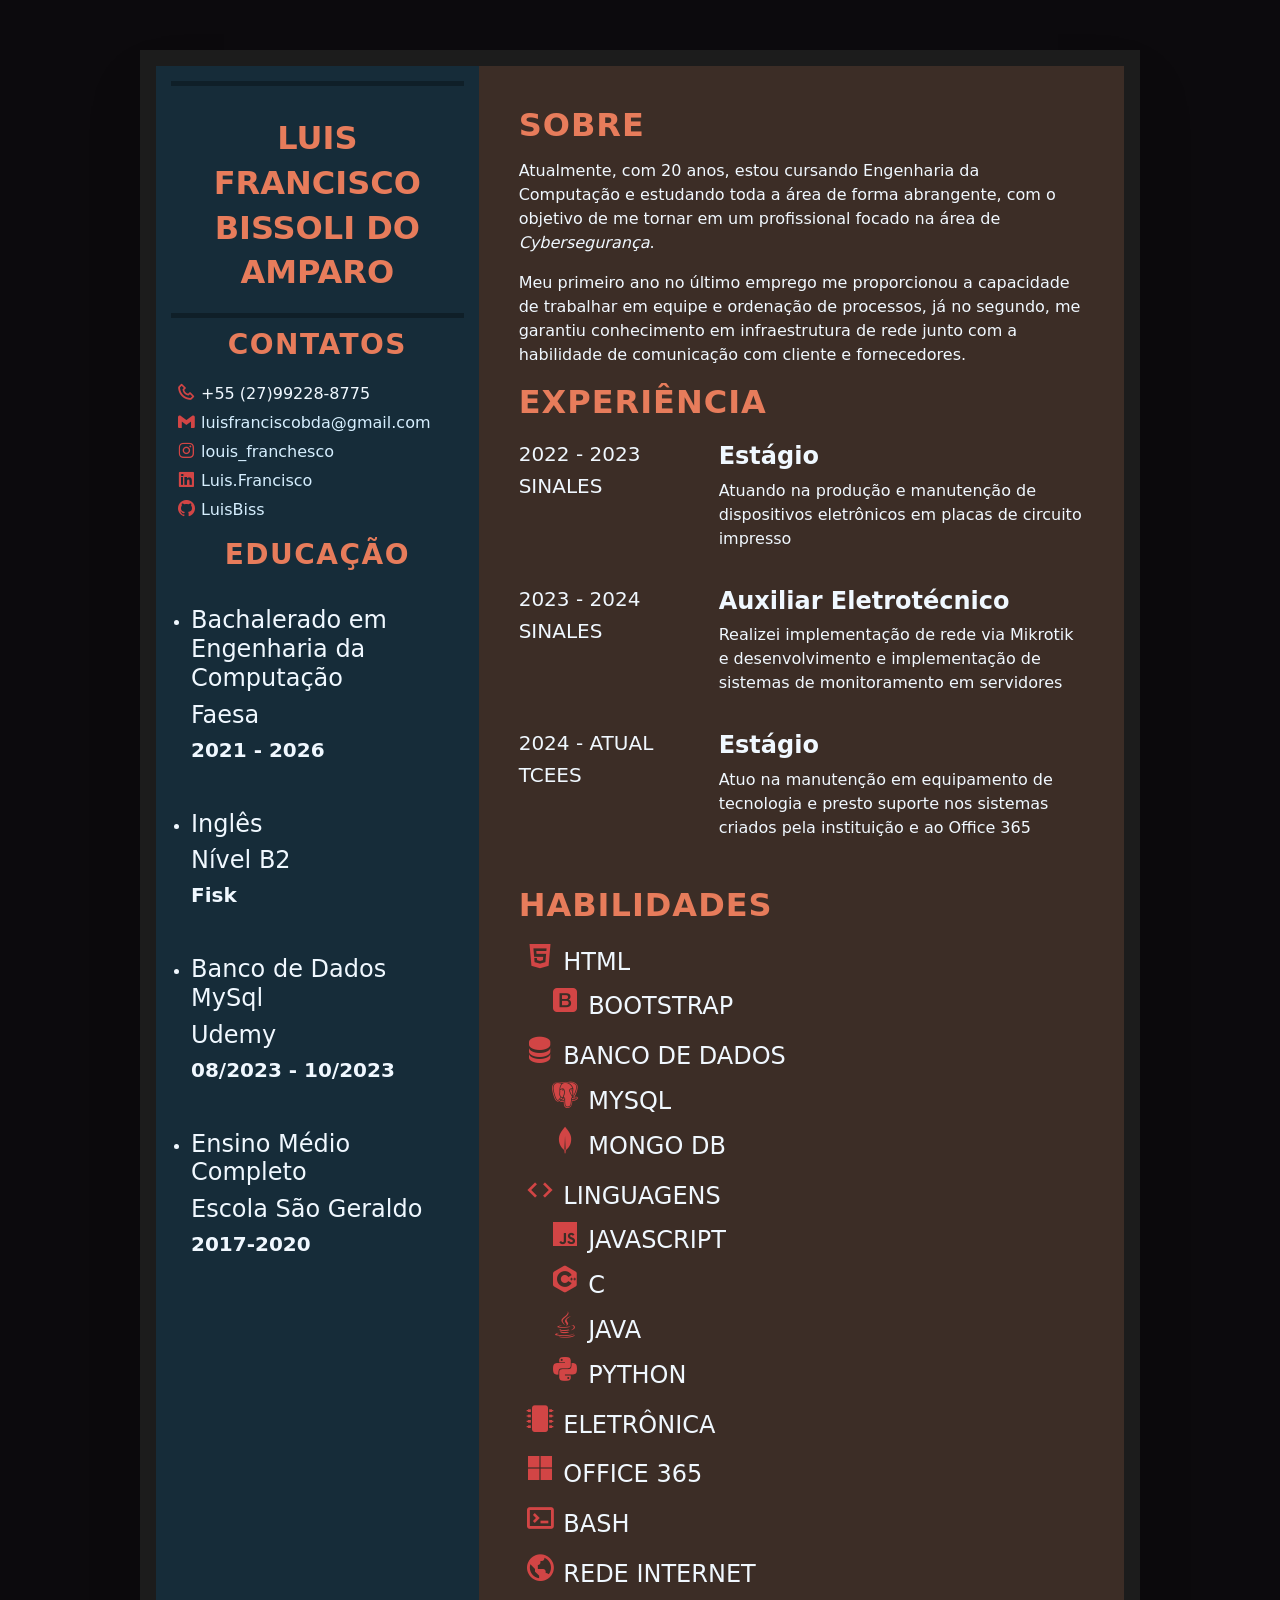
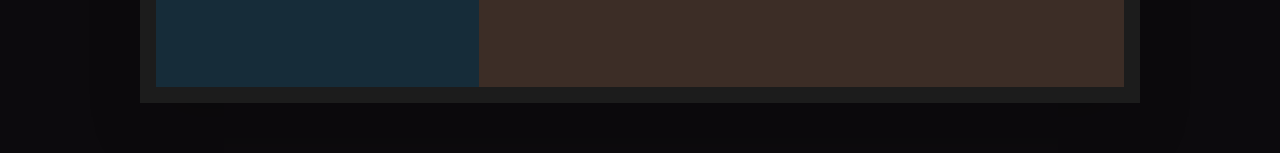
==== Public/Index.html @ 12095ac9 "Adding more Skills and Removing Profile Photo" ====
<!DOCTYPE html>
<html lang="pt-br">

<head>
    <meta charset="UTF-8">
    <meta name="viewport" content="width=device-width, initial-scale=1.0">
    <title>Currículo - Luis Francisco</title>
    <link href="https://cdn.jsdelivr.net/npm/bootstrap@5.3.3/dist/css/bootstrap.min.css" rel="stylesheet"
        integrity="sha384-QWTKZyjpPEjISv5WaRU9OFeRpok6YctnYmDr5pNlyT2bRjXh0JMhjY6hW+ALEwIH" crossorigin="anonymous">
    <link href='https://unpkg.com/boxicons@2.1.4/css/boxicons.min.css' rel='stylesheet'>
    <link rel="stylesheet" href="Assets/Style.css">
</head>

<body>
    <div class="container">
        <div class="sidebar">
            <div class="perfil">
                <h1>Luis Francisco Bissoli do Amparo</h1>
            </div>
            <div class="contatos">
                <h3>Contatos</h3>
                <ul>
                    <li>
                        <i class='bx bx-phone'></i>
                        <span class="text">+55 (27)99228-8775</span>
                    </li>
                    <li>
                        <i class='bx bxl-gmail'></i>
                        <a href="mailto:luisfranciscobda@gmail.com" title="Gmail" class="link">
                        <span  class="text">luisfranciscobda@gmail.com</span> </a>
                    </li>
                    <li>
                        <i class='bx bxl-instagram'></i>
                        <a href="https://www.instagram.com/louis_franchesco/" title="Instagram" class="link">
                        <span class="text">louis_franchesco</span> </a>
                    </li>
                    <li>
                        <i class='bx bxl-linkedin-square'></i>
                        <a href="https://www.linkedin.com/in/luis-francisco-bissoli-do-amparo-3152341b7/" title="Linkedin" class="link">
                        <span class="text">Luis.Francisco</span> </a>
                    </li>
                    <li>
                        <i class='bx bxl-github'></i>
                        <a href="https://github.com/LuisBiss" title="Github" class="link">
                            <span class="text">LuisBiss</span>  </a>
                    </li>
                </ul>
            </div>
            <div class="educacao">
                <h3>Educação</h3>
                <ul>
                    <li>
                        <h4>Bachalerado em Engenharia da Computação</h4>
                        <h4>Faesa</h4>
                        <h5>2021 - 2026</h5>
                    </li>
                    <li>
                        <h4>Inglês</h4>
                        <h4>Nível B2</h4>
                        <h5>Fisk</h5>
                    </li>
                    <li>
                        <h4>Banco de Dados MySql</h4>
                        <h4>Udemy</h4>
                        <h5>08/2023 - 10/2023</h5>
                    </li>
                    <li>
                        <h4>Ensino Médio Completo</h4>
                        <h4>Escola São Geraldo</h4>
                        <h5>2017-2020</h5>
                    </li>

                </ul>
            </div>
        </div>
        <div class="right-bar">
            <div class="sobre">
                <h2>sobre</h2>
                <p>Atualmente, com 20 anos, estou cursando Engenharia da Computação e estudando toda a área de forma
                    abrangente, com o objetivo de me tornar em um profissional focado na área de <i>Cybersegurança</i>.</p>
                <p>Meu primeiro ano no último emprego me proporcionou a capacidade de trabalhar em equipe e ordenação
                    de processos, já no segundo, me garantiu conhecimento em infraestrutura de rede junto com a
                    habilidade de comunicação com cliente e fornecedores.</p>
            </div>
            <div class="exp">
                <h2>Experiência</h2>
                <div class="box">
                    <div class="emp">
                        <h5>2022 - 2023</h5>
                        <h5>Sinales</h5>
                    </div>
                    <div class="emp-abt">
                        <h4><strong>Estágio</strong></h4>
                        <p>Atuando na produção e manutenção de dispositivos eletrônicos em placas de circuito impresso</p>
                    </div>
                </div>
                <div class="box">
                    <div class="emp">
                        <h5>2023 - 2024</strong></h5>
                        <h5>Sinales</h5>
                    </div>
                    <div class="emp-abt">
                        <h4><strong>Auxiliar Eletrotécnico</strong></h4>
                        <p>Realizei implementação de rede via Mikrotik e desenvolvimento e implementação de sistemas de monitoramento em servidores</p>
                    </div>
                </div>
                <div class="box">
                    <div class="emp">
                        <h5>2024 - Atual</h5>
                        <h5>TCEES</h5>
                    </div>
                    <div class="emp-abt">
                        <h4><strong>Estágio</strong></h4>
                        <p>Atuo na manutenção em equipamento de tecnologia e presto suporte nos sistemas criados pela instituição e ao Office 365</p>
                    </div>
                </div>
            </div>
            <div class="habilidades">
                <h2>Habilidades</h2>
                <div class="box">
                    <h4><i class='bx bxl-html5'></i> HTML</h4>
                    <h4><i class="bx bxl-bootstrap sub-option"></i> Bootstrap </h4>
                </div>
                <div class="box">
                    <h4><i class='bx bxs-data'></i> Banco de Dados</h4>
                    <h4><i class='bx bxl-postgresql sub-option' ></i></i> MySQL </h4>
                    <h4><i class='bx bxl-mongodb sub-option'></i> Mongo DB </h4>
                </div>
                <div class="box">
                    <h4><i class='bx bx-code' ></i> Linguagens</h4>
                    <h4><i class='bx bxl-javascript sub-option'></i> JavaScript</h4>
                    <h4><i class='bx bxl-c-plus-plus sub-option'></i> C</h4>
                    <h4><i class='bx bxl-java sub-option' ></i> Java</h4>
                    <h4><i class='bx bxl-python sub-option' ></i> Python</h4>
                </div>
                <div class="box">
                    <h4><i class='bx bxs-microchip' ></i> Eletrônica</h4>
                </div>
                <div class="box">
                    <h4><i class='bx bxl-microsoft' ></i> Office 365</h4>
                </div>
                <div class="box">
                    <h4><i class='bx bx-terminal' ></i> Bash</h4>
                </div>
                <div class="box">
                    <h4><i class='bx bx-world' ></i> Rede Internet</h4>
                </div>
            </div>
        </div>

    </div>
    <script src="Assets/script.js"></script>
    <script src="https://cdn.jsdelivr.net/npm/bootstrap@5.3.3/dist/js/bootstrap.bundle.min.js"
        integrity="sha384-YvpcrYf0tY3lHB60NNkmXc5s9fDVZLESaAA55NDzOxhy9GkcIdslK1eN7N6jIeHz"
        crossorigin="anonymous"></script>

</body>

</html>
---- Public/Assets/Style.css ----
body
{
    background-color: #0c0a0d;
    display: flex;
    justify-content: center;
    align-items: center;
    min-height: 100vh;
}
.container
{
    background: #1c1c1c;
    position:relative;
    min-height: 1000px;
    max-width: 1000px;
    width: (100% - 250);
    transition: all ease 0.5;
    padding: 1rem;
    display: grid;
    grid-template-columns: 1fr 2fr;
    box-shadow: 0 35px 55px rgba(0, 0, 0, 0.1);
    margin: 50px;
}
.container .sidebar
{
    position:relative;
    background: #162c39;
    padding: 15px;
    transition: all 0.5s ease;
    color: aliceblue;
}
.perfil
{
    position: relative;
    display: flex;
    flex-direction: column;
    align-items: center;
    gap: 15px;;
    padding-top: 10px;
    padding-bottom: 10px;
    border-top: 5px solid rgb(0, 0, 0, 0.3);
    border-bottom: 5px solid rgb(0, 0, 0, 0.3);
}
.perfil h1
{
    color:#E77C5B;
    font-size: xx-large;
    text-transform: uppercase;
    text-align: center;
    margin-top: 20px;
    font-weight: 700;
    line-height: 1.4em;
}
.perfil .pfp
{
    position: relative;
    width: 150px;
    height: 150px;
    border-radius: 50%;
    border: 2px solid rgb(255, 255, 255);
}
.contatos h3
{   
    color:#E77C5B;
    padding: 5px;
}
.contatos ul
{
    position: relative;
    padding: 0;
    list-style: none;
}
.contatos ul li
{
    display: flex;
    position:relative;
    margin: 5px;
    cursor: pointer;
}
.contatos ul li i
{
    display: inline-block;
    width: 15px;
    font-size: 20px;
}
.contatos .text
{
    font-size: 16px;
    margin-left: 10px;
}
.contatos h3
{
    margin-top: 5px;
    margin-bottom: 15px;
    text-align: center;
    text-transform: uppercase;
    font-weight: 650;
    letter-spacing: 1.5px;
}
.educacao ul
{
    padding: 20px;
}
.educacao ul li
{
    margin-bottom: 3em;
}
.educacao h3
{
    color:#E77C5B;
    margin-top: 5px;
    margin-bottom: 15px;
    text-align: center;
    text-transform: uppercase;
    font-weight: 650;
    letter-spacing: 1.5px;
}
.educacao ul li h5{font-weight: 600;}
.container .right-bar
{
    color: aliceblue;
    position:relative;
    background-color: #3C2D26;
    padding: 40px;
    transition: all 0.5s ease;
}
.right-bar .exp 
{   
    margin-bottom: 30px;
}
.right-bar .habilidades
{
    margin-bottom: 50px;
}
.right-bar h2
{    color:#E77C5B;

    text-transform: uppercase;
    letter-spacing: 1px;
    margin-bottom: 15px;
    font-weight: bold;
}
.exp .box
{
    display:flex;
    flex-direction: row;
    margin: 20px 0;
}
.exp .box .emp h5
{
    min-width: 200px;
    text-transform: uppercase;
    font-weight: 549;
}
 
.habilidades .box
{
    text-transform: uppercase;
    flex-direction: column;
    display: flex;
    position:relative;
    margin: 5px;
}
.habilidades .box h4{
    font-size:x-large;
}
.habilidades .box h4 i
{
    min-width: 20px;
    font-size: xx-large;
    margin-bottom: 7px;
    height: 5px;
}
.sub-option{
    margin-left: 25px;
}
.hobbies ul
{
    padding: 5px;
    list-style: none;
    font-size: x-large;
    display: grid;
    margin-top:15px ;
}
.hobbies ul li
{
    margin-bottom: 15px;
}
i.bx{color: #d24545;}

a.link
{
    color:#D6EFFF;
    text-decoration: none;
}

@media (max-width:1000px)
{
    .container
    {
        margin: 10px;
        grid-template-columns: repeat(1,1fr);
    }
}
@media (max-width: 600px)
{
    .exp .box
    {
        flex-direction: column;
    }
    .exp .box .emp
    {
        min-width: 150px;
        margin-bottom: 5px;;
    }
}
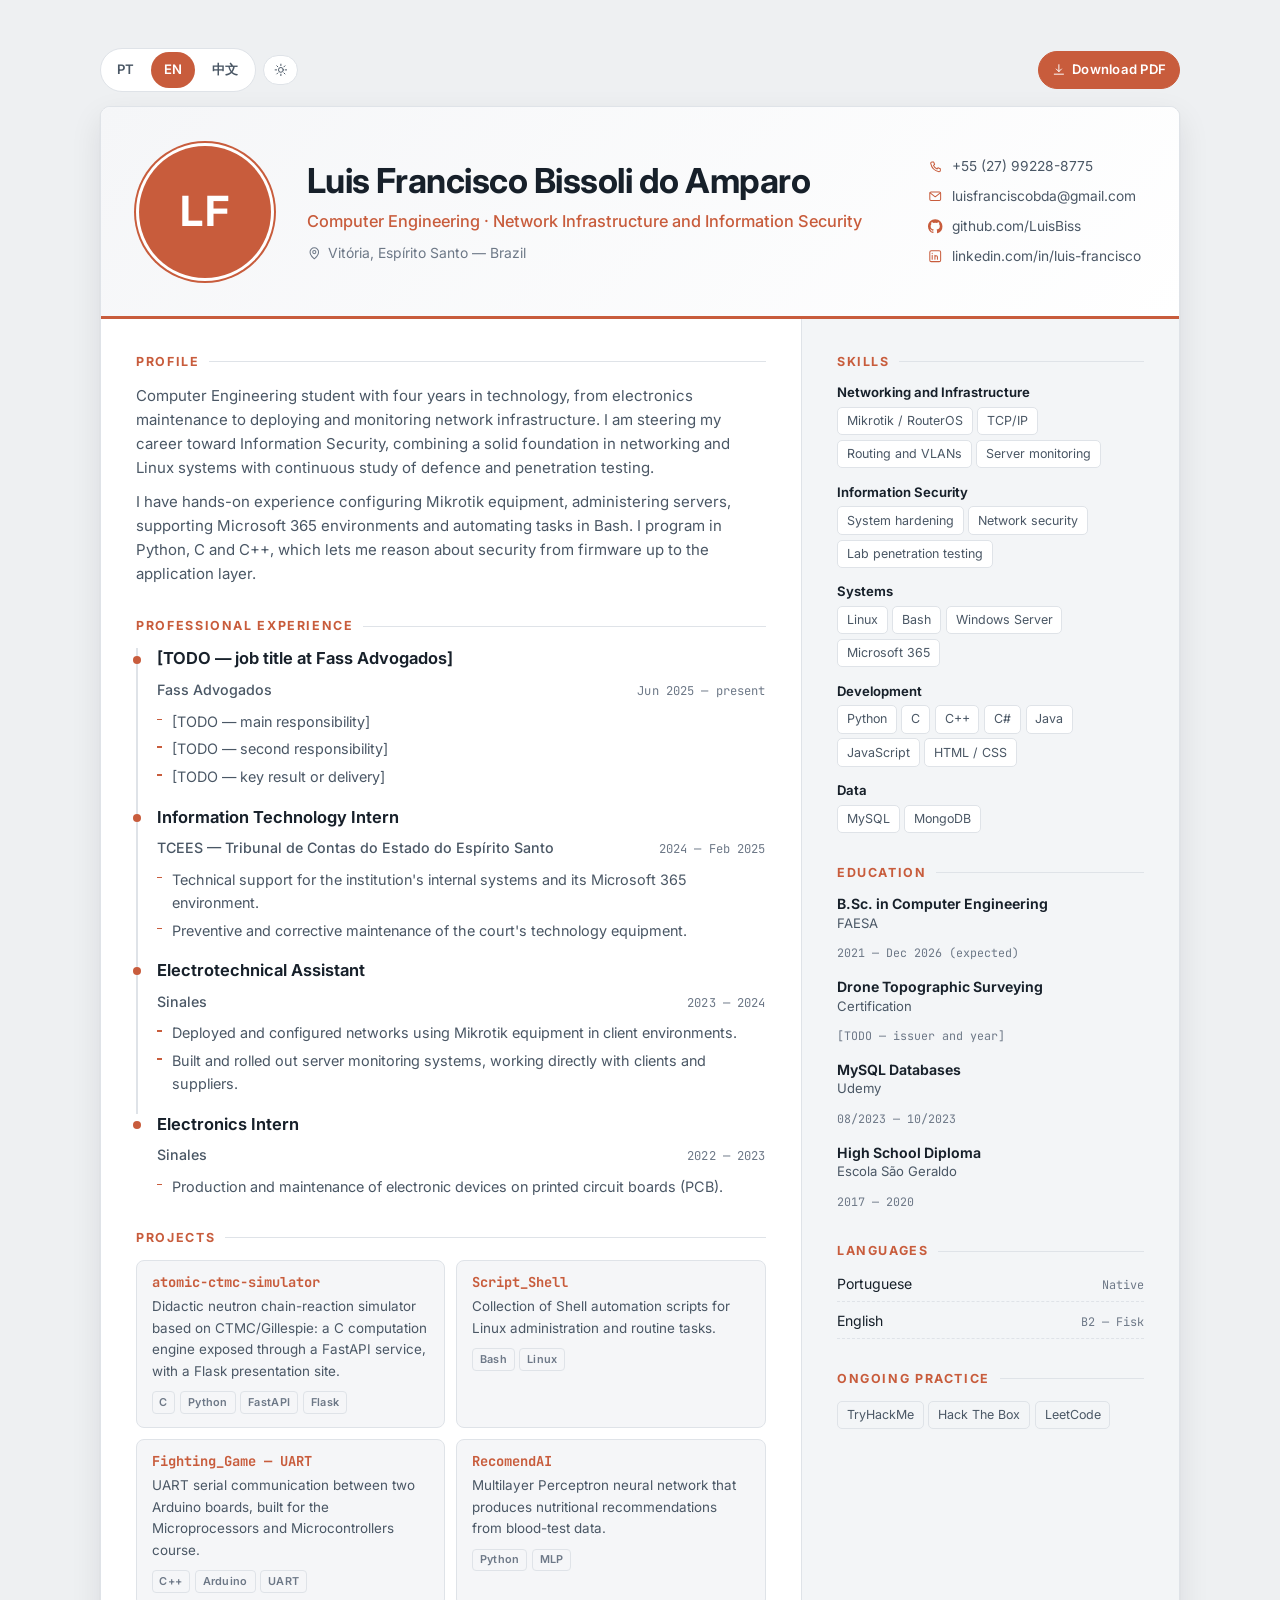
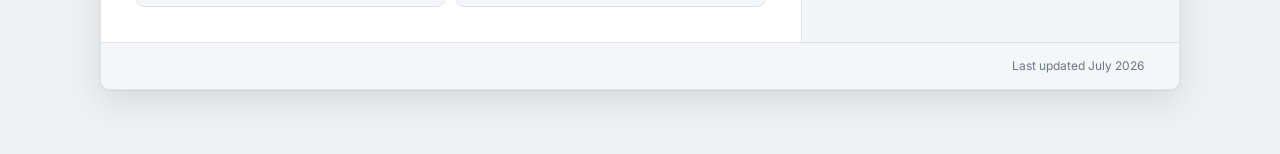
==== commit 81422457: "Redesign completo: trilíngue PT/EN/ZH, tema claro/escuro e PDF Reescreve o currículo do zero em HTML" ====
--- a/Public/Index.html
+++ b/Public/Index.html
@@ -1,159 +1,328 @@
 <!DOCTYPE html>
-<html lang="pt-br">
+<html lang="pt-BR">
 
 <head>
     <meta charset="UTF-8">
     <meta name="viewport" content="width=device-width, initial-scale=1.0">
-    <title>Currículo - Luis Francisco</title>
-    <link href="https://cdn.jsdelivr.net/npm/bootstrap@5.3.3/dist/css/bootstrap.min.css" rel="stylesheet"
-        integrity="sha384-QWTKZyjpPEjISv5WaRU9OFeRpok6YctnYmDr5pNlyT2bRjXh0JMhjY6hW+ALEwIH" crossorigin="anonymous">
-    <link href='https://unpkg.com/boxicons@2.1.4/css/boxicons.min.css' rel='stylesheet'>
-    <link rel="stylesheet" href="Assets/Style.css">
+    <title>Luis Francisco Bissoli do Amparo — Currículo</title>
+
+    <meta name="description"
+        content="Currículo de Luis Francisco Bissoli do Amparo — Engenharia da Computação, infraestrutura de redes e segurança da informação.">
+    <meta name="author" content="Luis Francisco Bissoli do Amparo">
+    <meta name="theme-color" content="#0f1c24">
+
+    <meta property="og:type" content="profile">
+    <meta property="og:title" content="Luis Francisco Bissoli do Amparo — Currículo">
+    <meta property="og:description"
+        content="Engenharia da Computação · Infraestrutura de redes e segurança da informação.">
+    <meta property="og:url" content="https://curriculo-luis-francisco.web.app/">
+    <meta property="og:image" content="https://curriculo-luis-francisco.web.app/Assets/img/profile.jpg">
+    <meta name="twitter:card" content="summary">
+
+    <link rel="canonical" href="https://curriculo-luis-francisco.web.app/">
+    <link rel="alternate" hreflang="pt-BR" href="https://curriculo-luis-francisco.web.app/?lang=pt">
+    <link rel="alternate" hreflang="en" href="https://curriculo-luis-francisco.web.app/?lang=en">
+    <link rel="alternate" hreflang="zh" href="https://curriculo-luis-francisco.web.app/?lang=zh">
+
+    <link rel="icon" href="Assets/img/favicon.svg" type="image/svg+xml">
+    <link rel="preconnect" href="https://fonts.googleapis.com">
+    <link rel="preconnect" href="https://fonts.gstatic.com" crossorigin>
+    <link rel="stylesheet"
+        href="https://fonts.googleapis.com/css2?family=Inter:wght@400;500;600;700&family=JetBrains+Mono:wght@500&display=swap">
+    <link rel="stylesheet" href="Assets/style.css">
 </head>
 
 <body>
-    <div class="container">
-        <div class="sidebar">
-            <div class="perfil">
+    <!-- ============ Barra de controles (não vai para o PDF) ============ -->
+    <div class="toolbar no-print">
+        <div class="toolbar__group" role="group" aria-label="Idioma / Language / 语言">
+            <button type="button" class="chip" data-lang-set="pt" lang="pt-BR">PT</button>
+            <button type="button" class="chip" data-lang-set="en" lang="en">EN</button>
+            <button type="button" class="chip" data-lang-set="zh" lang="zh-Hans">中文</button>
+        </div>
+        <button type="button" class="chip chip--icon" id="theme-toggle" data-i18n-aria="ui.theme">
+            <svg class="icon icon--sun" viewBox="0 0 24 24" aria-hidden="true">
+                <circle cx="12" cy="12" r="4.2" />
+                <path
+                    d="M12 2v2.5M12 19.5V22M2 12h2.5M19.5 12H22M4.9 4.9l1.8 1.8M17.3 17.3l1.8 1.8M19.1 4.9l-1.8 1.8M6.7 17.3l-1.8 1.8" />
+            </svg>
+            <svg class="icon icon--moon" viewBox="0 0 24 24" aria-hidden="true">
+                <path d="M20.5 14.8A8.6 8.6 0 0 1 9.2 3.5a8.7 8.7 0 1 0 11.3 11.3Z" />
+            </svg>
+        </button>
+        <button type="button" class="chip chip--cta" id="pdf-button">
+            <svg class="icon" viewBox="0 0 24 24" aria-hidden="true">
+                <path d="M12 3v12M7.5 10.5 12 15l4.5-4.5M4 19.5h16" />
+            </svg>
+            <span data-i18n="ui.pdf">Baixar PDF</span>
+        </button>
+    </div>
+
+    <main class="sheet" id="cv">
+        <!-- ============ Cabeçalho ============ -->
+        <header class="head">
+            <div class="head__photo">
+                <span class="head__initials" aria-hidden="true">LF</span>
+                <img src="Assets/img/profile.jpg" alt="" id="profile-photo" width="132" height="132" decoding="async">
+            </div>
+            <div class="head__id">
                 <h1>Luis Francisco Bissoli do Amparo</h1>
+                <p class="head__role" data-i18n="header.role">
+                    Engenharia da Computação · Infraestrutura de Redes e Segurança da Informação
+                </p>
+                <p class="head__place">
+                    <svg class="icon" viewBox="0 0 24 24" aria-hidden="true">
+                        <path d="M12 21s7-5.6 7-11a7 7 0 1 0-14 0c0 5.4 7 11 7 11Z" />
+                        <circle cx="12" cy="10" r="2.6" />
+                    </svg>
+                    <span data-i18n="header.location">Vitória, Espírito Santo — Brasil</span>
+                </p>
             </div>
-            <div class="contatos">
-                <h3>Contatos</h3>
-                <ul>
-                    <li>
-                        <i class='bx bx-phone'></i>
-                        <span class="text">+55 (27)99228-8775</span>
-                    </li>
-                    <li>
-                        <i class='bx bxl-gmail'></i>
-                        <a href="mailto:luisfranciscobda@gmail.com" title="Gmail" class="link">
-                        <span  class="text">luisfranciscobda@gmail.com</span> </a>
-                    </li>
-                    <li>
-                        <i class='bx bxl-instagram'></i>
-                        <a href="https://www.instagram.com/louis_franchesco/" title="Instagram" class="link">
-                        <span class="text">louis_franchesco</span> </a>
-                    </li>
-                    <li>
-                        <i class='bx bxl-linkedin-square'></i>
-                        <a href="https://www.linkedin.com/in/luis-francisco-bissoli-do-amparo-3152341b7/" title="Linkedin" class="link">
-                        <span class="text">Luis.Francisco</span> </a>
-                    </li>
-                    <li>
-                        <i class='bx bxl-github'></i>
-                        <a href="https://github.com/LuisBiss" title="Github" class="link">
-                            <span class="text">LuisBiss</span>  </a>
-                    </li>
-                </ul>
+            <ul class="head__contact">
+                <li>
+                    <svg class="icon" viewBox="0 0 24 24" aria-hidden="true">
+                        <path
+                            d="M6.5 3.5h3l1.5 4-2 1.4a11.5 11.5 0 0 0 6.1 6.1l1.4-2 4 1.5v3a2 2 0 0 1-2.2 2A17.5 17.5 0 0 1 4.5 5.7a2 2 0 0 1 2-2.2Z" />
+                    </svg>
+                    <a href="tel:+5527992288775" class="link">+55 (27) 99228-8775</a>
+                </li>
+                <li>
+                    <svg class="icon" viewBox="0 0 24 24" aria-hidden="true">
+                        <rect x="3" y="5" width="18" height="14" rx="2" />
+                        <path d="m3.5 6.5 8.5 6.5 8.5-6.5" />
+                    </svg>
+                    <a href="mailto:luisfranciscobda@gmail.com" class="link">luisfranciscobda@gmail.com</a>
+                </li>
+                <li>
+                    <svg class="icon icon--fill" viewBox="0 0 24 24" aria-hidden="true">
+                        <path
+                            d="M12 .5C5.37.5 0 5.78 0 12.29c0 5.2 3.44 9.6 8.2 11.16.6.11.82-.25.82-.55v-2.1c-3.34.7-4.04-1.4-4.04-1.4-.55-1.36-1.34-1.72-1.34-1.72-1.09-.73.08-.72.08-.72 1.2.08 1.84 1.21 1.84 1.21 1.07 1.8 2.8 1.28 3.49.98.11-.76.42-1.28.76-1.58-2.67-.3-5.47-1.31-5.47-5.83 0-1.29.47-2.34 1.23-3.17-.12-.3-.53-1.52.12-3.16 0 0 1-.31 3.3 1.21a11.6 11.6 0 0 1 6 0c2.28-1.52 3.29-1.21 3.29-1.21.65 1.64.24 2.86.12 3.16.77.83 1.23 1.88 1.23 3.17 0 4.53-2.8 5.53-5.48 5.82.43.36.81 1.08.81 2.18v3.23c0 .31.21.68.82.56A11.79 11.79 0 0 0 24 12.29C24 5.78 18.63.5 12 .5Z" />
+                    </svg>
+                    <a href="https://github.com/LuisBiss" class="link" rel="noopener">github.com/LuisBiss</a>
+                </li>
+                <li>
+                    <svg class="icon" viewBox="0 0 24 24" aria-hidden="true">
+                        <rect x="3" y="3" width="18" height="18" rx="2.4" />
+                        <path d="M7 10.5V17M7 7.2v.1M11.5 17v-3.6a2.1 2.1 0 0 1 4.2 0V17M11.5 10.5V17" />
+                    </svg>
+                    <a href="https://www.linkedin.com/in/luis-francisco-bissoli-do-amparo-3152341b7/" class="link"
+                        rel="noopener">linkedin.com/in/luis-francisco</a>
+                </li>
+            </ul>
+        </header>
+
+        <div class="grid">
+            <!-- ============ Coluna principal ============ -->
+            <div class="col col--main">
+                <section class="block">
+                    <h2 data-i18n="about.title">Perfil</h2>
+                    <p data-i18n="about.p1"></p>
+                    <p data-i18n="about.p2"></p>
+                </section>
+
+                <section class="block">
+                    <h2 data-i18n="exp.title">Experiência Profissional</h2>
+
+                    <article class="job">
+                        <div class="job__head">
+                            <h3 data-i18n="exp.fassRole">Tecnologia da Informação</h3>
+                            <p class="job__org">Fass Advogados</p>
+                            <p class="job__when">
+                                <time datetime="2025-06"><span data-i18n="exp.fassPeriod">jun/2025 — atual</span></time>
+                            </p>
+                        </div>
+                        <ul class="job__bullets">
+                            <li data-i18n="exp.fassB1"></li>
+                            <li data-i18n="exp.fassB2"></li>
+                            <li data-i18n="exp.fassB3"></li>
+                        </ul>
+                    </article>
+
+                    <article class="job">
+                        <div class="job__head">
+                            <h3 data-i18n="exp.tceesRole">Estágio em Tecnologia da Informação</h3>
+                            <p class="job__org">TCEES — Tribunal de Contas do Estado do Espírito Santo</p>
+                            <p class="job__when">
+                                <time datetime="2024"><span data-i18n="exp.tceesPeriod">2024 — fev/2025</span></time>
+                            </p>
+                        </div>
+                        <ul class="job__bullets">
+                            <li data-i18n="exp.tceesB1"></li>
+                            <li data-i18n="exp.tceesB2"></li>
+                        </ul>
+                    </article>
+
+                    <article class="job">
+                        <div class="job__head">
+                            <h3 data-i18n="exp.sinales2Role">Auxiliar Eletrotécnico</h3>
+                            <p class="job__org">Sinales</p>
+                            <p class="job__when">
+                                <time datetime="2023"><span data-i18n="exp.sinales2Period">2023 — 2024</span></time>
+                            </p>
+                        </div>
+                        <ul class="job__bullets">
+                            <li data-i18n="exp.sinales2B1"></li>
+                            <li data-i18n="exp.sinales2B2"></li>
+                        </ul>
+                    </article>
+
+                    <article class="job">
+                        <div class="job__head">
+                            <h3 data-i18n="exp.sinales1Role">Estágio em Eletrônica</h3>
+                            <p class="job__org">Sinales</p>
+                            <p class="job__when">
+                                <time datetime="2022"><span data-i18n="exp.sinales1Period">2022 — 2023</span></time>
+                            </p>
+                        </div>
+                        <ul class="job__bullets">
+                            <li data-i18n="exp.sinales1B1"></li>
+                        </ul>
+                    </article>
+                </section>
+
+                <section class="block">
+                    <h2 data-i18n="proj.title">Projetos</h2>
+                    <div class="projects">
+                        <a class="project" href="https://github.com/LuisBiss/atomic-ctmc-simulator" rel="noopener">
+                            <h3>atomic-ctmc-simulator</h3>
+                            <p data-i18n="proj.ctmc"></p>
+                            <p class="project__stack"><span>C</span><span>Python</span><span>FastAPI</span><span>Flask</span>
+                            </p>
+                        </a>
+                        <a class="project" href="https://github.com/LuisBiss/Script_Shell" rel="noopener">
+                            <h3>Script_Shell</h3>
+                            <p data-i18n="proj.shell"></p>
+                            <p class="project__stack"><span>Bash</span><span>Linux</span></p>
+                        </a>
+                        <a class="project" href="https://github.com/LuisBiss/Fighting_Game" rel="noopener">
+                            <h3>Fighting_Game — UART</h3>
+                            <p data-i18n="proj.uart"></p>
+                            <p class="project__stack"><span>C++</span><span>Arduino</span><span>UART</span></p>
+                        </a>
+                        <a class="project" href="https://github.com/LuisBiss/RecomendAI" rel="noopener">
+                            <h3>RecomendAI</h3>
+                            <p data-i18n="proj.recomendai"></p>
+                            <p class="project__stack"><span>Python</span><span>MLP</span></p>
+                        </a>
+                    </div>
+                </section>
             </div>
-            <div class="educacao">
-                <h3>Educação</h3>
-                <ul>
-                    <li>
-                        <h4>Bachalerado em Engenharia da Computação</h4>
-                        <h4>Faesa</h4>
-                        <h5>2021 - 2026</h5>
-                    </li>
-                    <li>
-                        <h4>Inglês</h4>
-                        <h4>Nível B2</h4>
-                        <h5>Fisk</h5>
-                    </li>
-                    <li>
-                        <h4>Banco de Dados MySql</h4>
-                        <h4>Udemy</h4>
-                        <h5>08/2023 - 10/2023</h5>
-                    </li>
-                    <li>
-                        <h4>Ensino Médio Completo</h4>
-                        <h4>Escola São Geraldo</h4>
-                        <h5>2017-2020</h5>
-                    </li>
-
-                </ul>
-            </div>
+
+            <!-- ============ Coluna lateral ============ -->
+            <aside class="col col--side">
+                <section class="block">
+                    <h2 data-i18n="skills.title">Competências</h2>
+
+                    <div class="skillset">
+                        <h3 data-i18n="skills.net">Redes e Infraestrutura</h3>
+                        <ul class="tags">
+                            <li>Mikrotik / RouterOS</li>
+                            <li>TCP/IP</li>
+                            <li data-i18n="skills.tagRouting">Roteamento e VLANs</li>
+                            <li data-i18n="skills.tagMonitor">Monitoramento de servidores</li>
+                        </ul>
+                    </div>
+
+                    <div class="skillset">
+                        <h3 data-i18n="skills.sec">Segurança da Informação</h3>
+                        <ul class="tags">
+                            <li data-i18n="skills.tagHardening">Hardening de sistemas</li>
+                            <li data-i18n="skills.tagNetsec">Segurança de redes</li>
+                            <li data-i18n="skills.tagPentest">Pentest em laboratório</li>
+                        </ul>
+                    </div>
+
+                    <div class="skillset">
+                        <h3 data-i18n="skills.sys">Sistemas</h3>
+                        <ul class="tags">
+                            <li>Linux</li>
+                            <li>Bash</li>
+                            <li>Windows Server</li>
+                            <li>Microsoft 365</li>
+                        </ul>
+                    </div>
+
+                    <div class="skillset">
+                        <h3 data-i18n="skills.dev">Desenvolvimento</h3>
+                        <ul class="tags">
+                            <li>Python</li>
+                            <li>C</li>
+                            <li>C++</li>
+                            <li>C#</li>
+                            <li>Java</li>
+                            <li>JavaScript</li>
+                            <li>HTML / CSS</li>
+                        </ul>
+                    </div>
+
+                    <div class="skillset">
+                        <h3 data-i18n="skills.data">Dados</h3>
+                        <ul class="tags">
+                            <li>MySQL</li>
+                            <li>MongoDB</li>
+                        </ul>
+                    </div>
+                </section>
+
+                <section class="block">
+                    <h2 data-i18n="edu.title">Formação</h2>
+                    <ul class="timeline">
+                        <li>
+                            <h3 data-i18n="edu.bsc">Bacharelado em Engenharia da Computação</h3>
+                            <p class="timeline__org">FAESA</p>
+                            <p class="timeline__when" data-i18n="edu.bscWhen">2021 — dez/2026 (previsão)</p>
+                        </li>
+                        <li>
+                            <h3 data-i18n="edu.drone">Levantamento Topográfico com Drones</h3>
+                            <p class="timeline__org" data-i18n="edu.droneOrg">Certificação</p>
+                            <p class="timeline__when" data-i18n="edu.droneWhen"></p>
+                        </li>
+                        <li>
+                            <h3 data-i18n="edu.mysql">Banco de Dados MySQL</h3>
+                            <p class="timeline__org">Udemy</p>
+                            <p class="timeline__when">08/2023 — 10/2023</p>
+                        </li>
+                        <li>
+                            <h3 data-i18n="edu.hs">Ensino Médio Completo</h3>
+                            <p class="timeline__org">Escola São Geraldo</p>
+                            <p class="timeline__when">2017 — 2020</p>
+                        </li>
+                    </ul>
+                </section>
+
+                <section class="block">
+                    <h2 data-i18n="lang.title">Idiomas</h2>
+                    <ul class="langs">
+                        <li>
+                            <span data-i18n="lang.pt">Português</span>
+                            <span class="langs__level" data-i18n="lang.ptLevel">Nativo</span>
+                        </li>
+                        <li>
+                            <span data-i18n="lang.en">Inglês</span>
+                            <span class="langs__level" data-i18n="lang.enLevel">B2 — Fisk</span>
+                        </li>
+                    </ul>
+                </section>
+
+                <section class="block">
+                    <h2 data-i18n="practice.title">Prática Contínua</h2>
+                    <ul class="tags tags--plain">
+                        <li>TryHackMe</li>
+                        <li>Hack The Box</li>
+                        <li>LeetCode</li>
+                    </ul>
+                </section>
+            </aside>
         </div>
-        <div class="right-bar">
-            <div class="sobre">
-                <h2>sobre</h2>
-                <p>Atualmente, com 20 anos, estou cursando Engenharia da Computação e estudando toda a área de forma
-                    abrangente, com o objetivo de me tornar em um profissional focado na área de <i>Cybersegurança</i>.</p>
-                <p>Meu primeiro ano no último emprego me proporcionou a capacidade de trabalhar em equipe e ordenação
-                    de processos, já no segundo, me garantiu conhecimento em infraestrutura de rede junto com a
-                    habilidade de comunicação com cliente e fornecedores.</p>
-            </div>
-            <div class="exp">
-                <h2>Experiência</h2>
-                <div class="box">
-                    <div class="emp">
-                        <h5>2022 - 2023</h5>
-                        <h5>Sinales</h5>
-                    </div>
-                    <div class="emp-abt">
-                        <h4><strong>Estágio</strong></h4>
-                        <p>Atuando na produção e manutenção de dispositivos eletrônicos em placas de circuito impresso</p>
-                    </div>
-                </div>
-                <div class="box">
-                    <div class="emp">
-                        <h5>2023 - 2024</strong></h5>
-                        <h5>Sinales</h5>
-                    </div>
-                    <div class="emp-abt">
-                        <h4><strong>Auxiliar Eletrotécnico</strong></h4>
-                        <p>Realizei implementação de rede via Mikrotik e desenvolvimento e implementação de sistemas de monitoramento em servidores</p>
-                    </div>
-                </div>
-                <div class="box">
-                    <div class="emp">
-                        <h5>2024 - Atual</h5>
-                        <h5>TCEES</h5>
-                    </div>
-                    <div class="emp-abt">
-                        <h4><strong>Estágio</strong></h4>
-                        <p>Atuo na manutenção em equipamento de tecnologia e presto suporte nos sistemas criados pela instituição e ao Office 365</p>
-                    </div>
-                </div>
-            </div>
-            <div class="habilidades">
-                <h2>Habilidades</h2>
-                <div class="box">
-                    <h4><i class='bx bxl-html5'></i> HTML</h4>
-                    <h4><i class="bx bxl-bootstrap sub-option"></i> Bootstrap </h4>
-                </div>
-                <div class="box">
-                    <h4><i class='bx bxs-data'></i> Banco de Dados</h4>
-                    <h4><i class='bx bxl-postgresql sub-option' ></i></i> MySQL </h4>
-                    <h4><i class='bx bxl-mongodb sub-option'></i> Mongo DB </h4>
-                </div>
-                <div class="box">
-                    <h4><i class='bx bx-code' ></i> Linguagens</h4>
-                    <h4><i class='bx bxl-javascript sub-option'></i> JavaScript</h4>
-                    <h4><i class='bx bxl-c-plus-plus sub-option'></i> C</h4>
-                    <h4><i class='bx bxl-java sub-option' ></i> Java</h4>
-                    <h4><i class='bx bxl-python sub-option' ></i> Python</h4>
-                </div>
-                <div class="box">
-                    <h4><i class='bx bxs-microchip' ></i> Eletrônica</h4>
-                </div>
-                <div class="box">
-                    <h4><i class='bx bxl-microsoft' ></i> Office 365</h4>
-                </div>
-                <div class="box">
-                    <h4><i class='bx bx-terminal' ></i> Bash</h4>
-                </div>
-                <div class="box">
-                    <h4><i class='bx bx-world' ></i> Rede Internet</h4>
-                </div>
-            </div>
-        </div>
-
-    </div>
-    <script src="Assets/script.js"></script>
-    <script src="https://cdn.jsdelivr.net/npm/bootstrap@5.3.3/dist/js/bootstrap.bundle.min.js"
-        integrity="sha384-YvpcrYf0tY3lHB60NNkmXc5s9fDVZLESaAA55NDzOxhy9GkcIdslK1eN7N6jIeHz"
-        crossorigin="anonymous"></script>
-
+
+        <footer class="foot">
+            <p><span data-i18n="foot.updated">Atualizado em</span>
+                <time datetime="2026-07"><span data-i18n="foot.date">julho de 2026</span></time>
+            </p>
+        </footer>
+    </main>
+
+    <script src="Assets/app.js"></script>
 </body>
 
 </html>
--- a/Public/Assets/style.css
+++ b/Public/Assets/style.css
@@ -0,0 +1,830 @@
+/* =========================================================
+   Currículo — Luis Francisco Bissoli do Amparo
+   CSS autoral, sem framework. Tema claro/escuro + impressão.
+   ========================================================= */
+
+/* ---------- Tokens ---------- */
+:root {
+    color-scheme: light dark;
+
+    --accent: #c85c3c;
+    --accent-soft: #e77c5b;
+
+    --bg: #eef0f2;
+    --surface: #ffffff;
+    --surface-2: #f5f6f8;
+    --ink: #17202a;
+    --ink-2: #4a5765;
+    --ink-3: #6d7887;
+    --line: #dfe3e8;
+    --sidebar-bg: #f3f5f7;
+    --shadow: 0 1px 2px rgba(16, 24, 32, .06), 0 12px 32px rgba(16, 24, 32, .09);
+
+    --radius: 10px;
+    --sheet-w: 1080px;
+    --font: "Inter", system-ui, -apple-system, "Segoe UI", Roboto, sans-serif;
+    --mono: "JetBrains Mono", ui-monospace, "SF Mono", Menlo, monospace;
+}
+
+:root[data-theme="dark"] {
+    --accent: #e77c5b;
+    --accent-soft: #f0a189;
+
+    --bg: #0a0e12;
+    --surface: #131a21;
+    --surface-2: #1a232c;
+    --ink: #e8edf2;
+    --ink-2: #aab6c2;
+    --ink-3: #7d8b99;
+    --line: #253039;
+    --sidebar-bg: #0f161c;
+    --shadow: 0 1px 2px rgba(0, 0, 0, .5), 0 16px 40px rgba(0, 0, 0, .45);
+}
+
+*,
+*::before,
+*::after {
+    box-sizing: border-box;
+}
+
+html {
+    -webkit-text-size-adjust: 100%;
+}
+
+body {
+    margin: 0;
+    padding: clamp(1rem, 4vw, 3rem) clamp(.75rem, 3vw, 2rem) 4rem;
+    background: var(--bg);
+    color: var(--ink);
+    font-family: var(--font);
+    font-size: 15px;
+    line-height: 1.6;
+    -webkit-font-smoothing: antialiased;
+}
+
+:lang(zh-Hans) {
+    line-height: 1.75;
+}
+
+h1,
+h2,
+h3 {
+    margin: 0;
+    line-height: 1.25;
+    text-wrap: balance;
+}
+
+p {
+    margin: 0;
+}
+
+ul {
+    margin: 0;
+    padding: 0;
+    list-style: none;
+}
+
+a {
+    color: inherit;
+}
+
+svg.icon {
+    width: 1.05em;
+    height: 1.05em;
+    flex: 0 0 auto;
+    fill: none;
+    stroke: currentColor;
+    stroke-width: 1.7;
+    stroke-linecap: round;
+    stroke-linejoin: round;
+}
+
+/* Marcas de terceiros vêm como silhueta preenchida */
+svg.icon--fill {
+    fill: currentColor;
+    stroke: none;
+}
+
+/* ---------- Barra de controles ---------- */
+.toolbar {
+    max-width: var(--sheet-w);
+    margin: 0 auto .9rem;
+    display: flex;
+    flex-wrap: wrap;
+    align-items: center;
+    gap: .45rem;
+}
+
+.toolbar__group {
+    display: flex;
+    gap: .25rem;
+    padding: .2rem;
+    background: var(--surface);
+    border: 1px solid var(--line);
+    border-radius: 999px;
+}
+
+.chip {
+    display: inline-flex;
+    align-items: center;
+    gap: .4rem;
+    padding: .45rem .8rem;
+    font: inherit;
+    font-size: .82rem;
+    font-weight: 600;
+    letter-spacing: .02em;
+    color: var(--ink-2);
+    background: transparent;
+    border: 0;
+    border-radius: 999px;
+    cursor: pointer;
+    transition: background .18s ease, color .18s ease, transform .18s ease;
+}
+
+.toolbar > .chip {
+    background: var(--surface);
+    border: 1px solid var(--line);
+}
+
+.chip:hover {
+    color: var(--ink);
+    background: var(--surface-2);
+}
+
+.chip:focus-visible {
+    outline: 2px solid var(--accent);
+    outline-offset: 2px;
+}
+
+.chip[aria-pressed="true"] {
+    color: #fff;
+    background: var(--accent);
+}
+
+.chip--icon {
+    padding: .45rem .6rem;
+}
+
+/* Especificidade acima de `.toolbar > .chip`, senão o fundo branco vence */
+.toolbar > .chip--cta {
+    margin-left: auto;
+    color: #fff;
+    background: var(--accent);
+    border-color: var(--accent);
+}
+
+.toolbar > .chip--cta:hover {
+    color: #fff;
+    background: var(--accent-soft);
+    transform: translateY(-1px);
+}
+
+/* Mostra apenas o ícone do tema oposto */
+.icon--moon {
+    display: none;
+}
+
+:root[data-theme="dark"] .icon--sun {
+    display: none;
+}
+
+:root[data-theme="dark"] .icon--moon {
+    display: inline;
+}
+
+/* ---------- Folha ---------- */
+.sheet {
+    max-width: var(--sheet-w);
+    margin: 0 auto;
+    background: var(--surface);
+    border: 1px solid var(--line);
+    border-radius: var(--radius);
+    box-shadow: var(--shadow);
+    overflow: hidden;
+}
+
+/* ---------- Cabeçalho ---------- */
+.head {
+    display: grid;
+    grid-template-columns: auto 1fr auto;
+    gap: clamp(1rem, 3vw, 2.2rem);
+    align-items: center;
+    padding: clamp(1.4rem, 3.5vw, 2.4rem);
+    border-bottom: 3px solid var(--accent);
+    background: linear-gradient(135deg, var(--surface-2), var(--surface));
+}
+
+.head__photo {
+    position: relative;
+    width: 132px;
+    height: 132px;
+    border-radius: 50%;
+    overflow: hidden;
+    background: var(--accent);
+    box-shadow: 0 0 0 3px var(--surface), 0 0 0 5px var(--accent);
+}
+
+.head__initials {
+    position: absolute;
+    inset: 0;
+    display: grid;
+    place-items: center;
+    font-size: 2.6rem;
+    font-weight: 700;
+    letter-spacing: .05em;
+    color: #fff;
+}
+
+.head__photo img {
+    position: relative;
+    width: 100%;
+    height: 100%;
+    object-fit: cover;
+    display: block;
+}
+
+/* Sem foto disponível: cai para as iniciais */
+.head__photo img[hidden],
+.head__photo img:not([src]) {
+    display: none;
+}
+
+.head__id h1 {
+    font-size: clamp(1.45rem, 3.2vw, 2.15rem);
+    font-weight: 700;
+    letter-spacing: -.015em;
+}
+
+.head__role {
+    margin-top: .35rem;
+    font-size: clamp(.9rem, 1.6vw, 1.02rem);
+    font-weight: 500;
+    color: var(--accent);
+}
+
+.head__place {
+    display: flex;
+    align-items: center;
+    gap: .4rem;
+    margin-top: .5rem;
+    font-size: .87rem;
+    color: var(--ink-3);
+}
+
+.head__contact {
+    display: grid;
+    gap: .42rem;
+    font-size: .86rem;
+}
+
+.head__contact li {
+    display: flex;
+    align-items: center;
+    gap: .55rem;
+    color: var(--ink-2);
+}
+
+.head__contact .icon {
+    color: var(--accent);
+}
+
+.link {
+    text-decoration: none;
+    border-bottom: 1px solid transparent;
+    transition: border-color .18s ease, color .18s ease;
+}
+
+.link:hover {
+    color: var(--accent);
+    border-bottom-color: var(--accent);
+}
+
+/* ---------- Grade principal ---------- */
+.grid {
+    display: grid;
+    grid-template-columns: minmax(0, 1.85fr) minmax(0, 1fr);
+}
+
+.col {
+    padding: clamp(1.3rem, 3vw, 2.2rem);
+    display: grid;
+    gap: clamp(1.4rem, 3vw, 2rem);
+    align-content: start;
+}
+
+.col--side {
+    background: var(--sidebar-bg);
+    border-left: 1px solid var(--line);
+}
+
+.block > h2 {
+    display: flex;
+    align-items: center;
+    gap: .6rem;
+    margin-bottom: .9rem;
+    font-size: .78rem;
+    font-weight: 700;
+    text-transform: uppercase;
+    letter-spacing: .13em;
+    color: var(--accent);
+}
+
+.block > h2::after {
+    content: "";
+    flex: 1;
+    height: 1px;
+    background: var(--line);
+}
+
+.block p + p {
+    margin-top: .65rem;
+}
+
+.block > p {
+    color: var(--ink-2);
+}
+
+/* ---------- Experiência ---------- */
+.job {
+    position: relative;
+    padding: 0 0 1.15rem 1.15rem;
+    border-left: 2px solid var(--line);
+}
+
+.job:last-child {
+    padding-bottom: 0;
+    border-left-color: transparent;
+}
+
+.job::before {
+    content: "";
+    position: absolute;
+    left: -5px;
+    top: .45rem;
+    width: 8px;
+    height: 8px;
+    border-radius: 50%;
+    background: var(--accent);
+}
+
+.job__head {
+    display: flex;
+    flex-wrap: wrap;
+    align-items: baseline;
+    gap: .15rem .6rem;
+}
+
+.job__head h3 {
+    flex: 1 1 100%;
+    font-size: 1.03rem;
+    font-weight: 650;
+}
+
+.job__org {
+    font-size: .89rem;
+    font-weight: 500;
+    color: var(--ink-2);
+}
+
+.job__when {
+    margin-left: auto;
+    font-family: var(--mono);
+    font-size: .76rem;
+    letter-spacing: .01em;
+    color: var(--ink-3);
+    white-space: nowrap;
+}
+
+.job__bullets {
+    margin-top: .5rem;
+    display: grid;
+    gap: .3rem;
+}
+
+.job__bullets li {
+    position: relative;
+    padding-left: .95rem;
+    font-size: .9rem;
+    color: var(--ink-2);
+}
+
+.job__bullets li::before {
+    content: "";
+    position: absolute;
+    left: 0;
+    top: .62em;
+    width: 5px;
+    height: 1.5px;
+    background: var(--accent);
+}
+
+.job__bullets li:empty {
+    display: none;
+}
+
+/* ---------- Projetos ---------- */
+.projects {
+    display: grid;
+    grid-template-columns: repeat(auto-fit, minmax(230px, 1fr));
+    gap: .7rem;
+}
+
+.project {
+    display: block;
+    padding: .8rem .9rem;
+    background: var(--surface-2);
+    border: 1px solid var(--line);
+    border-radius: 8px;
+    text-decoration: none;
+    transition: border-color .18s ease, transform .18s ease, box-shadow .18s ease;
+}
+
+.project:hover {
+    border-color: var(--accent);
+    transform: translateY(-2px);
+    box-shadow: 0 6px 18px rgba(0, 0, 0, .1);
+}
+
+.project:focus-visible {
+    outline: 2px solid var(--accent);
+    outline-offset: 2px;
+}
+
+.project h3 {
+    font-family: var(--mono);
+    font-size: .86rem;
+    color: var(--accent);
+    overflow-wrap: anywhere;
+}
+
+.project p {
+    margin-top: .35rem;
+    font-size: .84rem;
+    color: var(--ink-2);
+}
+
+.project__stack {
+    display: flex;
+    flex-wrap: wrap;
+    gap: .3rem;
+    margin-top: .55rem !important;
+}
+
+.project__stack span {
+    padding: .1rem .42rem;
+    font-size: .68rem;
+    font-weight: 600;
+    letter-spacing: .03em;
+    color: var(--ink-3);
+    border: 1px solid var(--line);
+    border-radius: 4px;
+}
+
+/* ---------- Competências ---------- */
+.skillset + .skillset {
+    margin-top: .95rem;
+}
+
+.skillset h3 {
+    margin-bottom: .4rem;
+    font-size: .82rem;
+    font-weight: 650;
+    color: var(--ink);
+}
+
+.tags {
+    display: flex;
+    flex-wrap: wrap;
+    gap: .3rem;
+}
+
+.tags li {
+    padding: .2rem .55rem;
+    font-size: .78rem;
+    color: var(--ink-2);
+    background: var(--surface);
+    border: 1px solid var(--line);
+    border-radius: 5px;
+}
+
+.tags--plain li {
+    background: transparent;
+}
+
+/* ---------- Formação ---------- */
+.timeline {
+    display: grid;
+    gap: .95rem;
+}
+
+.timeline h3 {
+    font-size: .88rem;
+    font-weight: 650;
+}
+
+.timeline__org {
+    font-size: .82rem;
+    color: var(--ink-2);
+}
+
+.timeline__when {
+    font-family: var(--mono);
+    font-size: .73rem;
+    color: var(--ink-3);
+}
+
+.timeline__when:empty {
+    display: none;
+}
+
+/* ---------- Idiomas ---------- */
+.langs {
+    display: grid;
+    gap: .45rem;
+}
+
+.langs li {
+    display: flex;
+    justify-content: space-between;
+    align-items: baseline;
+    gap: .6rem;
+    font-size: .88rem;
+    padding-bottom: .35rem;
+    border-bottom: 1px dashed var(--line);
+}
+
+.langs__level {
+    font-family: var(--mono);
+    font-size: .74rem;
+    color: var(--ink-3);
+}
+
+/* ---------- Rodapé ---------- */
+.foot {
+    padding: .85rem clamp(1.3rem, 3vw, 2.2rem);
+    border-top: 1px solid var(--line);
+    background: var(--surface-2);
+    font-size: .75rem;
+    color: var(--ink-3);
+    text-align: right;
+}
+
+/* ---------- Responsivo ---------- */
+@media (max-width: 900px) {
+    .grid {
+        grid-template-columns: 1fr;
+    }
+
+    .col--side {
+        border-left: 0;
+        border-top: 1px solid var(--line);
+    }
+
+    .head {
+        grid-template-columns: auto 1fr;
+    }
+
+    .head__contact {
+        grid-column: 1 / -1;
+    }
+}
+
+@media (max-width: 560px) {
+    body {
+        font-size: 14.5px;
+    }
+
+    .head {
+        grid-template-columns: 1fr;
+        justify-items: center;
+        text-align: center;
+    }
+
+    .head__place,
+    .head__contact li {
+        justify-content: center;
+    }
+
+    .job__when {
+        margin-left: 0;
+    }
+
+    .chip--cta {
+        margin-left: 0;
+    }
+
+    .toolbar {
+        justify-content: center;
+    }
+}
+
+@media (prefers-reduced-motion: reduce) {
+    * {
+        transition: none !important;
+    }
+}
+
+/* =========================================================
+   Impressão / PDF — força tema claro, 1 página A4
+   ========================================================= */
+@page {
+    size: A4;
+    margin: 10mm;
+}
+
+@media print {
+    :root,
+    :root[data-theme="dark"] {
+        --bg: #fff;
+        --surface: #fff;
+        --surface-2: #fff;
+        --sidebar-bg: #fff;
+        --ink: #000;
+        --ink-2: #222;
+        --ink-3: #555;
+        --line: #c8ccd2;
+        --accent: #a8482c;
+        --accent-soft: #a8482c;
+        --shadow: none;
+    }
+
+    html,
+    body {
+        background: #fff !important;
+        font-size: 9.1pt;
+        line-height: 1.42;
+    }
+
+    body {
+        margin: 0;
+        padding: 0;
+    }
+
+    .no-print {
+        display: none !important;
+    }
+
+    .sheet {
+        max-width: none;
+        border: 0;
+        border-radius: 0;
+        box-shadow: none;
+        overflow: visible;
+    }
+
+    /* A4 mede ~794px, o que dispararia o breakpoint de 900px.
+       Aqui reafirmamos as 3 colunas para não desperdiçar altura. */
+    .head {
+        padding: 0 0 .5rem;
+        border-bottom-width: 2px;
+        background: none;
+        gap: .9rem;
+        grid-template-columns: auto 1fr auto;
+    }
+
+    .head__contact {
+        grid-column: auto;
+    }
+
+    .head__photo {
+        width: 78px;
+        height: 78px;
+        box-shadow: none;
+        border: 1.5px solid var(--accent);
+    }
+
+    .head__initials {
+        font-size: 1.6rem;
+    }
+
+    .head__id h1 {
+        font-size: 16pt;
+    }
+
+    .head__role {
+        font-size: 9.4pt;
+        margin-top: .15rem;
+    }
+
+    .head__place {
+        margin-top: .2rem;
+        font-size: 8pt;
+    }
+
+    .head__contact {
+        gap: .18rem;
+        font-size: 8pt;
+    }
+
+    .grid {
+        grid-template-columns: minmax(0, 1.9fr) minmax(0, 1fr);
+    }
+
+    .col {
+        padding: .6rem 0 0;
+        gap: .75rem;
+    }
+
+    .col--main {
+        padding-right: .8rem;
+    }
+
+    .col--side {
+        padding-left: .8rem;
+        border-left: 1px solid var(--line);
+        border-top: 0;
+    }
+
+    .block > h2 {
+        margin-bottom: .4rem;
+        font-size: 7.6pt;
+    }
+
+    .job {
+        padding-bottom: .5rem;
+        break-inside: avoid;
+    }
+
+    .job__head h3 {
+        font-size: 9.8pt;
+    }
+
+    .job__bullets {
+        margin-top: .2rem;
+        gap: .1rem;
+    }
+
+    .job__bullets li,
+    .job__org {
+        font-size: 8.6pt;
+    }
+
+    .projects {
+        grid-template-columns: 1fr 1fr;
+        gap: .4rem;
+    }
+
+    .project {
+        padding: .4rem .5rem;
+        break-inside: avoid;
+    }
+
+    .project:hover {
+        transform: none;
+        box-shadow: none;
+    }
+
+    .project h3 {
+        font-size: 8.2pt;
+    }
+
+    .project p {
+        font-size: 8pt;
+    }
+
+    .project__stack {
+        display: none;
+    }
+
+    .skillset + .skillset {
+        margin-top: .5rem;
+    }
+
+    .tags li {
+        padding: .05rem .3rem;
+        font-size: 7.6pt;
+    }
+
+    .timeline {
+        gap: .45rem;
+    }
+
+    .timeline h3 {
+        font-size: 8.4pt;
+    }
+
+    .timeline__org,
+    .langs li {
+        font-size: 8pt;
+    }
+
+    .block,
+    .skillset,
+    .timeline li {
+        break-inside: avoid;
+    }
+
+    .foot {
+        padding: .3rem 0 0;
+        font-size: 7pt;
+    }
+
+    /* Links legíveis no papel */
+    a {
+        text-decoration: none;
+    }
+
+    .link {
+        border: 0;
+    }
+}
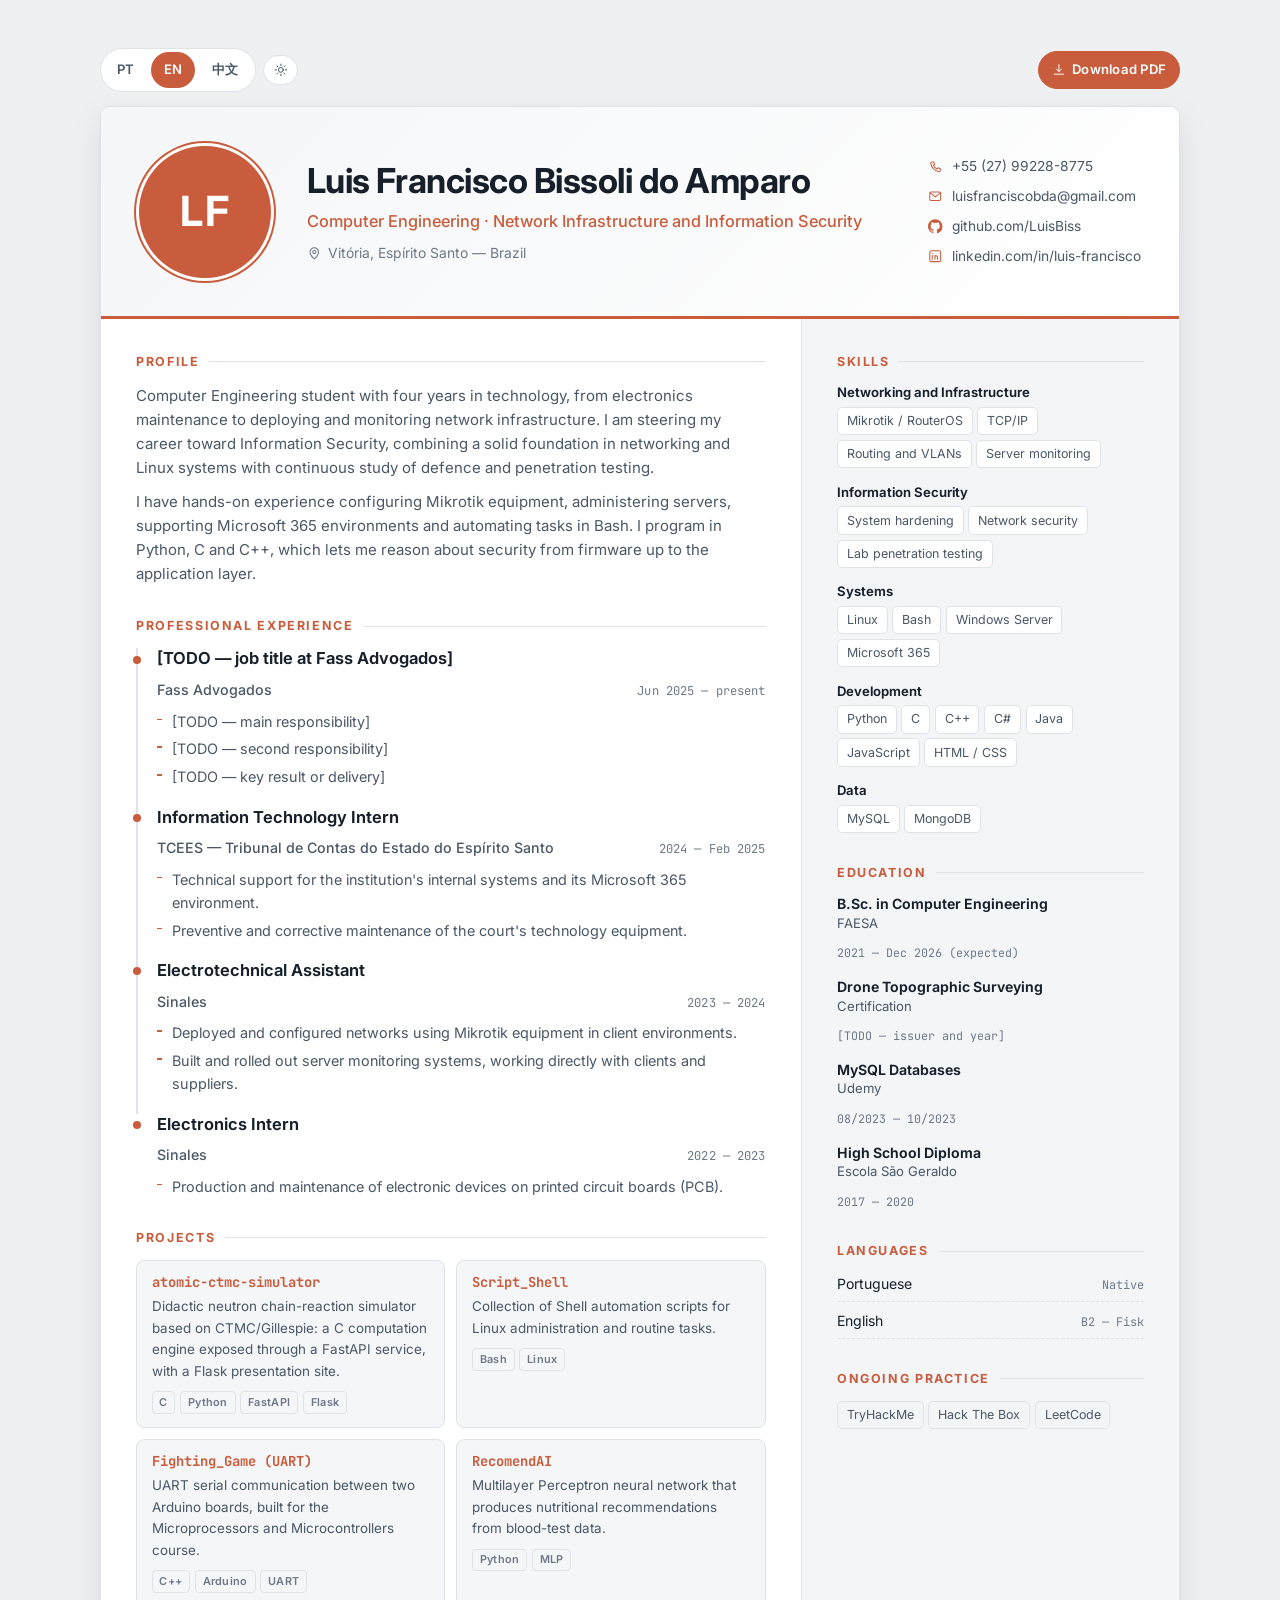
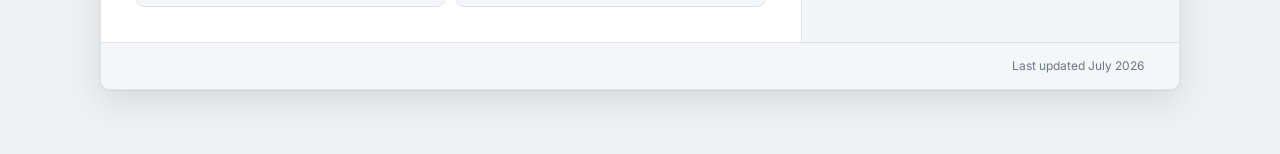
==== commit 72bc8855: "harden: conteúdo sem JS, tipografia CJK e PDF compatível com ATS Resolve os três P1 do audit.  1. Co" ====
--- a/Public/Index.html
+++ b/Public/Index.html
@@ -30,6 +30,16 @@
     <link rel="stylesheet"
         href="https://fonts.googleapis.com/css2?family=Inter:wght@400;500;600;700&family=JetBrains+Mono:wght@500&display=swap">
     <link rel="stylesheet" href="Assets/style.css">
+
+    <!-- Sem JS a barra de controles é inerte: os três botões não fariam nada.
+         O conteúdo em português já vem renderizado no HTML, e Ctrl+P continua
+         gerando o PDF, porque o CSS de impressão não depende de script. -->
+    <noscript>
+        <style>
+            .toolbar { display: none; }
+            .noscript-note { display: block; }
+        </style>
+    </noscript>
 </head>
 
 <body>
@@ -40,7 +50,8 @@
             <button type="button" class="chip" data-lang-set="en" lang="en">EN</button>
             <button type="button" class="chip" data-lang-set="zh" lang="zh-Hans">中文</button>
         </div>
-        <button type="button" class="chip chip--icon" id="theme-toggle" data-i18n-aria="ui.theme">
+        <button type="button" class="chip chip--icon" id="theme-toggle" data-i18n-aria="ui.theme"
+            aria-label="Alternar entre tema claro e escuro" title="Alternar entre tema claro e escuro">
             <svg class="icon icon--sun" viewBox="0 0 24 24" aria-hidden="true">
                 <circle cx="12" cy="12" r="4.2" />
                 <path
@@ -116,8 +127,13 @@
             <div class="col col--main">
                 <section class="block">
                     <h2 data-i18n="about.title">Perfil</h2>
-                    <p data-i18n="about.p1"></p>
-                    <p data-i18n="about.p2"></p>
+                    <p data-i18n="about.p1">Estudante de Engenharia da Computação com quatro anos de atuação em
+                        tecnologia, da manutenção de eletrônicos à implementação e ao monitoramento de infraestrutura de
+                        redes. Direciono minha carreira para a Segurança da Informação, unindo uma base sólida em redes e
+                        sistemas Linux ao estudo contínuo de defesa e de testes de intrusão.</p>
+                    <p data-i18n="about.p2">Tenho experiência prática em configuração de equipamentos Mikrotik,
+                        administração de servidores, suporte a ambientes Microsoft 365 e automação em Bash. Programo em
+                        Python, C e C++, o que me permite entender a segurança desde o firmware até a aplicação.</p>
                 </section>
 
                 <section class="block">
@@ -125,16 +141,16 @@
 
                     <article class="job">
                         <div class="job__head">
-                            <h3 data-i18n="exp.fassRole">Tecnologia da Informação</h3>
+                            <h3 data-i18n="exp.fassRole">[TODO — cargo na Fass Advogados]</h3>
                             <p class="job__org">Fass Advogados</p>
                             <p class="job__when">
                                 <time datetime="2025-06"><span data-i18n="exp.fassPeriod">jun/2025 — atual</span></time>
                             </p>
                         </div>
                         <ul class="job__bullets">
-                            <li data-i18n="exp.fassB1"></li>
-                            <li data-i18n="exp.fassB2"></li>
-                            <li data-i18n="exp.fassB3"></li>
+                            <li data-i18n="exp.fassB1">[TODO — principal responsabilidade]</li>
+                            <li data-i18n="exp.fassB2">[TODO — segunda responsabilidade]</li>
+                            <li data-i18n="exp.fassB3">[TODO — resultado ou entrega de destaque]</li>
                         </ul>
                     </article>
 
@@ -147,8 +163,10 @@
                             </p>
                         </div>
                         <ul class="job__bullets">
-                            <li data-i18n="exp.tceesB1"></li>
-                            <li data-i18n="exp.tceesB2"></li>
+                            <li data-i18n="exp.tceesB1">Suporte técnico aos sistemas internos da instituição e ao
+                                ambiente Microsoft 365.</li>
+                            <li data-i18n="exp.tceesB2">Manutenção preventiva e corretiva dos equipamentos de tecnologia
+                                do tribunal.</li>
                         </ul>
                     </article>
 
@@ -161,8 +179,10 @@
                             </p>
                         </div>
                         <ul class="job__bullets">
-                            <li data-i18n="exp.sinales2B1"></li>
-                            <li data-i18n="exp.sinales2B2"></li>
+                            <li data-i18n="exp.sinales2B1">Implementação e configuração de redes com equipamentos Mikrotik
+                                em ambientes de clientes.</li>
+                            <li data-i18n="exp.sinales2B2">Desenvolvimento e implantação de sistemas de monitoramento de
+                                servidores, com comunicação direta com clientes e fornecedores.</li>
                         </ul>
                     </article>
 
@@ -175,7 +195,8 @@
                             </p>
                         </div>
                         <ul class="job__bullets">
-                            <li data-i18n="exp.sinales1B1"></li>
+                            <li data-i18n="exp.sinales1B1">Produção e manutenção de dispositivos eletrônicos em placas de
+                                circuito impresso (PCI).</li>
                         </ul>
                     </article>
                 </section>
@@ -185,23 +206,28 @@
                     <div class="projects">
                         <a class="project" href="https://github.com/LuisBiss/atomic-ctmc-simulator" rel="noopener">
                             <h3>atomic-ctmc-simulator</h3>
-                            <p data-i18n="proj.ctmc"></p>
+                            <p data-i18n="proj.ctmc">Simulador didático de reação em cadeia de nêutrons por
+                                CTMC/Gillespie: motor de cálculo em C exposto por uma API FastAPI, com site de
+                                apresentação em Flask.</p>
                             <p class="project__stack"><span>C</span><span>Python</span><span>FastAPI</span><span>Flask</span>
                             </p>
                         </a>
                         <a class="project" href="https://github.com/LuisBiss/Script_Shell" rel="noopener">
                             <h3>Script_Shell</h3>
-                            <p data-i18n="proj.shell"></p>
+                            <p data-i18n="proj.shell">Coleção de scripts de automação em Shell para tarefas de
+                                administração e rotina em Linux.</p>
                             <p class="project__stack"><span>Bash</span><span>Linux</span></p>
                         </a>
                         <a class="project" href="https://github.com/LuisBiss/Fighting_Game" rel="noopener">
-                            <h3>Fighting_Game — UART</h3>
-                            <p data-i18n="proj.uart"></p>
+                            <h3>Fighting_Game (UART)</h3>
+                            <p data-i18n="proj.uart">Comunicação serial UART entre duas placas Arduino, desenvolvida na
+                                disciplina de Microprocessadores e Microcontroladores.</p>
                             <p class="project__stack"><span>C++</span><span>Arduino</span><span>UART</span></p>
                         </a>
                         <a class="project" href="https://github.com/LuisBiss/RecomendAI" rel="noopener">
                             <h3>RecomendAI</h3>
-                            <p data-i18n="proj.recomendai"></p>
+                            <p data-i18n="proj.recomendai">Rede neural Multilayer Perceptron que gera recomendações
+                                nutricionais a partir de dados de exame de sangue.</p>
                             <p class="project__stack"><span>Python</span><span>MLP</span></p>
                         </a>
                     </div>
@@ -275,7 +301,7 @@
                         <li>
                             <h3 data-i18n="edu.drone">Levantamento Topográfico com Drones</h3>
                             <p class="timeline__org" data-i18n="edu.droneOrg">Certificação</p>
-                            <p class="timeline__when" data-i18n="edu.droneWhen"></p>
+                            <p class="timeline__when" data-i18n="edu.droneWhen">[TODO — instituição e ano]</p>
                         </li>
                         <li>
                             <h3 data-i18n="edu.mysql">Banco de Dados MySQL</h3>
@@ -316,6 +342,8 @@
         </div>
 
         <footer class="foot">
+            <p class="noscript-note">Este currículo está disponível em inglês e 中文; a troca de idioma requer
+                JavaScript. Use Ctrl+P para gerar o PDF.</p>
             <p><span data-i18n="foot.updated">Atualizado em</span>
                 <time datetime="2026-07"><span data-i18n="foot.date">julho de 2026</span></time>
             </p>
--- a/Public/Assets/style.css
+++ b/Public/Assets/style.css
@@ -22,7 +22,12 @@
 
     --radius: 10px;
     --sheet-w: 1080px;
-    --font: "Inter", system-ui, -apple-system, "Segoe UI", Roboto, sans-serif;
+    /* Inter não cobre CJK. Os fallbacks nomeados garantem que a versão
+       中文 caia numa face desenhada para hanzi em cada plataforma, em
+       vez do que o sistema escolher por acidente. */
+    --font: "Inter", system-ui, -apple-system, "Segoe UI", Roboto,
+        "Noto Sans SC", "Source Han Sans SC", "PingFang SC", "Hiragino Sans GB",
+        "Microsoft YaHei", sans-serif;
     --mono: "JetBrains Mono", ui-monospace, "SF Mono", Menlo, monospace;
 }
 
@@ -62,8 +67,32 @@
     -webkit-font-smoothing: antialiased;
 }
 
+/* ---------- Ritmo tipográfico do chinês ----------
+   Hanzi precisa de mais entrelinha que o latim, e o tracking
+   expandido + caixa alta dos títulos é um recurso latino: em CJK
+   ele só afasta os ideogramas sem criar hierarquia. */
 :lang(zh-Hans) {
-    line-height: 1.75;
+    line-height: 1.8;
+}
+
+:lang(zh-Hans) .block > h2 {
+    text-transform: none;
+    letter-spacing: .06em;
+    font-size: .86rem;
+}
+
+:lang(zh-Hans) .tags li,
+:lang(zh-Hans) .habilidades {
+    text-transform: none;
+}
+
+/* JetBrains Mono também não tem CJK: nos campos que passam a conter
+   ideogramas (períodos, datas), voltamos para a face do corpo. */
+:lang(zh-Hans) .job__when,
+:lang(zh-Hans) .timeline__when,
+:lang(zh-Hans) .langs__level {
+    font-family: var(--font);
+    letter-spacing: 0;
 }
 
 h1,
@@ -86,6 +115,43 @@
 
 a {
     color: inherit;
+}
+
+/* ---------- Resiliência a texto extremo ----------
+   Cargos longos, e-mails longos e traduções que crescem 40% não
+   podem estourar a caixa. Filhos de grid/flex precisam de
+   min-width:0 para poderem encolher abaixo do conteúdo. */
+.grid > .col,
+.job,
+.job__head,
+.head__id,
+.project,
+.skillset,
+.timeline li,
+.langs li {
+    min-width: 0;
+}
+
+.head__id h1,
+.job__head h3,
+.timeline h3,
+.block > p,
+.job__bullets li,
+.project p {
+    overflow-wrap: break-word;
+}
+
+.head__contact a,
+.project h3 {
+    overflow-wrap: anywhere;
+}
+
+/* Só aparece quando o <noscript> a habilita */
+.noscript-note {
+    display: none;
+    margin-bottom: .3rem;
+    color: var(--ink-2);
+    text-align: left;
 }
 
 svg.icon {
@@ -716,32 +782,149 @@
         font-size: 8pt;
     }
 
+    /* ===== COLUNA ÚNICA NA IMPRESSÃO — REQUISITO DE ATS =====
+       Medido com pdftotext: em duas colunas o parser emite o texto
+       em faixas geométricas, e a data de um cargo saía depois do
+       bloco de contatos, desgarrada da empresa. Coluna única
+       produz extração estritamente linear. As seções secundárias
+       abaixo são comprimidas para uma linha cada, o que devolve as
+       ~22 linhas que faziam o PDF passar para a segunda página —
+       sem remover nenhuma informação. */
     .grid {
-        grid-template-columns: minmax(0, 1.9fr) minmax(0, 1fr);
+        grid-template-columns: 1fr;
     }
 
     .col {
-        padding: .6rem 0 0;
-        gap: .75rem;
-    }
-
-    .col--main {
-        padding-right: .8rem;
-    }
-
+        padding: .4rem 0 0;
+        gap: .5rem;
+    }
+
+    /* A entrelinha generosa do chinês serve a leitura em tela; no papel
+       ela custava 11 linhas e empurrava o PDF para a segunda página. */
+    :lang(zh-Hans) {
+        line-height: 1.45;
+    }
+
+    :lang(zh-Hans) .block > h2 {
+        font-size: 7.6pt;
+    }
+
+    .col--main,
     .col--side {
-        padding-left: .8rem;
-        border-left: 1px solid var(--line);
+        padding-left: 0;
+        padding-right: 0;
+        border-left: 0;
         border-top: 0;
     }
 
+    /* Empresa e período na mesma linha e na ordem do DOM, para o
+       extrator emitir "Empresa · Período" adjacentes ao cargo. */
+    .job__when {
+        margin-left: 0;
+    }
+
+    .job__when::before {
+        content: "·";
+        margin-right: .3rem;
+        color: var(--ink-3);
+    }
+
+    /* Formação: título · instituição · período, em uma linha */
+    .timeline {
+        gap: .18rem;
+    }
+
+    .timeline li {
+        display: flex;
+        flex-wrap: wrap;
+        align-items: baseline;
+        gap: 0 .3rem;
+    }
+
+    .timeline__org::before,
+    .timeline__when::before {
+        content: "·";
+        margin-right: .3rem;
+        color: var(--ink-3);
+    }
+
+    /* Idiomas: tudo em uma linha */
+    .langs {
+        display: flex;
+        flex-wrap: wrap;
+        gap: 0 1.1rem;
+    }
+
+    .langs li {
+        padding-bottom: 0;
+        border-bottom: 0;
+        gap: .32rem;
+    }
+
+    .langs__level::before {
+        content: "·";
+        margin-right: .3rem;
+        color: var(--ink-3);
+    }
+
+    /* Competências: rótulo do grupo na mesma linha das tags */
+    .skillset,
+    .skillset + .skillset {
+        display: flex;
+        flex-wrap: wrap;
+        align-items: baseline;
+        gap: .12rem .45rem;
+        margin-top: .2rem;
+    }
+
+    .skillset h3 {
+        margin-bottom: 0;
+        white-space: nowrap;
+    }
+
+    .skillset h3::after {
+        content: ":";
+    }
+
+    /* Projetos: nome · descrição, um por linha, sem cartões */
+    .projects {
+        grid-template-columns: 1fr;
+        gap: .18rem;
+    }
+
+    /* Nome e descrição fluem como um parágrafo só: com flex, a quebra
+       da descrição deixava o separador órfão no começo da linha. */
+    .project {
+        display: block;
+        padding: 0;
+        border: 0;
+        border-radius: 0;
+        background: none;
+    }
+
+    .project h3 {
+        display: inline;
+    }
+
+    .project h3::after {
+        content: " — ";
+        color: var(--ink-3);
+    }
+
+    /* :not() é necessário — `.project p` vence `.project__stack` por
+       especificidade e reexibiria as tags de stack ocultas acima. */
+    .project p:not(.project__stack) {
+        display: inline;
+        margin-top: 0 !important;
+    }
+
     .block > h2 {
-        margin-bottom: .4rem;
+        margin-bottom: .3rem;
         font-size: 7.6pt;
     }
 
     .job {
-        padding-bottom: .5rem;
+        padding-bottom: .32rem;
         break-inside: avoid;
     }
 
@@ -759,16 +942,9 @@
         font-size: 8.6pt;
     }
 
-    .projects {
-        grid-template-columns: 1fr 1fr;
-        gap: .4rem;
-    }
-
-    .project {
-        padding: .4rem .5rem;
-        break-inside: avoid;
-    }
-
+    /* Apenas tamanhos aqui: a geometria de impressão dessas seções
+       está definida no bloco de coluna única acima, e redeclará-la
+       aqui a sobrescreveria por ordem de cascata. */
     .project:hover {
         transform: none;
         box-shadow: none;
@@ -786,24 +962,17 @@
         display: none;
     }
 
-    .skillset + .skillset {
-        margin-top: .5rem;
-    }
-
     .tags li {
         padding: .05rem .3rem;
         font-size: 7.6pt;
     }
 
-    .timeline {
-        gap: .45rem;
-    }
-
     .timeline h3 {
         font-size: 8.4pt;
     }
 
     .timeline__org,
+    .timeline__when,
     .langs li {
         font-size: 8pt;
     }
@@ -815,8 +984,12 @@
     }
 
     .foot {
-        padding: .3rem 0 0;
+        padding: .22rem 0 0;
         font-size: 7pt;
+    }
+
+    .noscript-note {
+        display: none !important;
     }
 
     /* Links legíveis no papel */
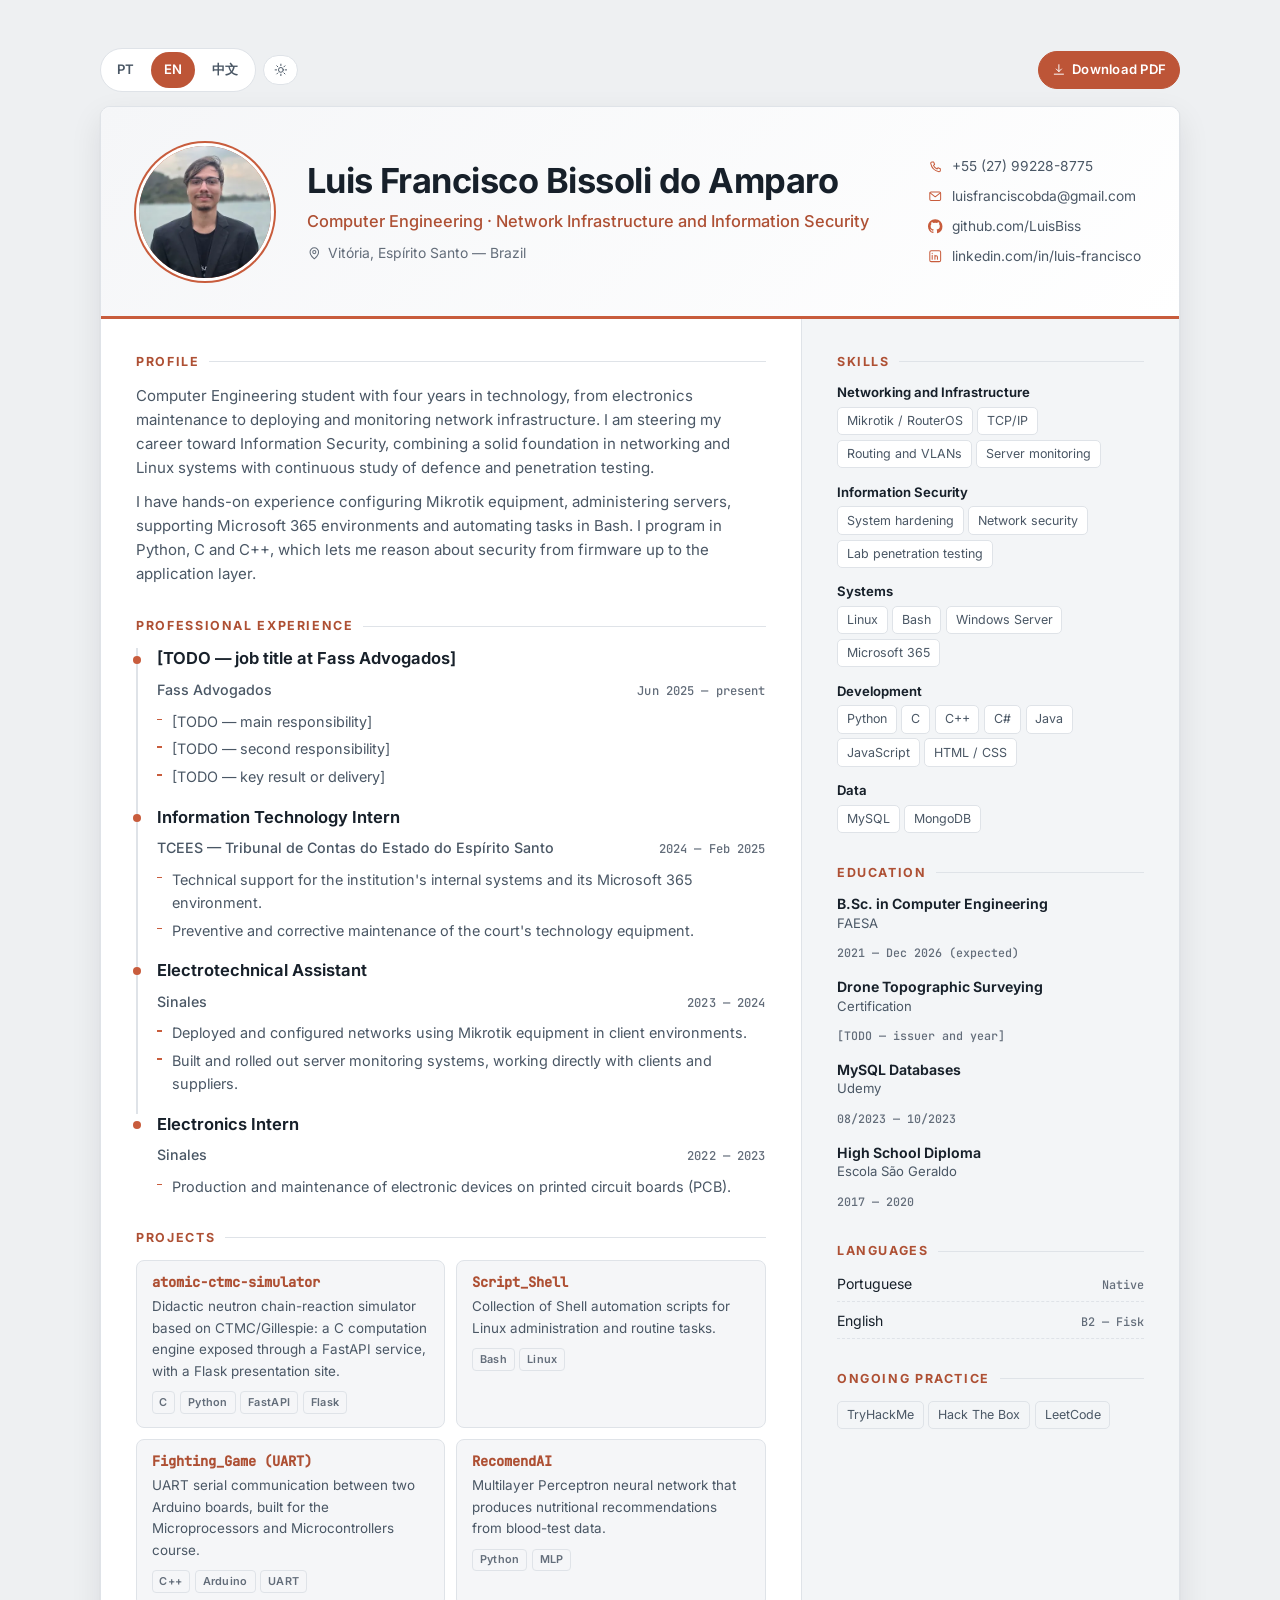
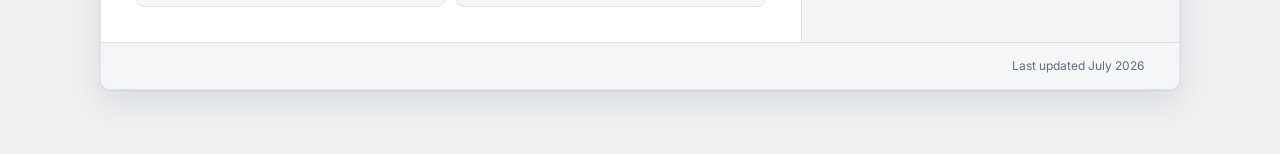
==== commit 7f4e122a: "optimize: fontes auto-hospedadas, avatar reenquadrado e 7,3 MB fora do ar Medido antes e depois com " ====
--- a/Public/Index.html
+++ b/Public/Index.html
@@ -25,10 +25,11 @@
     <link rel="alternate" hreflang="zh" href="https://curriculo-luis-francisco.web.app/?lang=zh">
 
     <link rel="icon" href="Assets/img/favicon.svg" type="image/svg+xml">
-    <link rel="preconnect" href="https://fonts.googleapis.com">
-    <link rel="preconnect" href="https://fonts.gstatic.com" crossorigin>
-    <link rel="stylesheet"
-        href="https://fonts.googleapis.com/css2?family=Inter:wght@400;500;600;700&family=JetBrains+Mono:wght@500&display=swap">
+
+    <!-- Fontes auto-hospedadas: nenhuma requisição a terceiros. O preload
+         evita a cadeia serial CSS -> woff2 no primeiro texto pintado. -->
+    <link rel="preload" href="Assets/fonts/inter-latin-var.woff2" as="font" type="font/woff2" crossorigin>
+    <link rel="preload" href="Assets/fonts/jetbrains-mono-latin-500.woff2" as="font" type="font/woff2" crossorigin>
     <link rel="stylesheet" href="Assets/style.css">
 
     <!-- Sem JS a barra de controles é inerte: os três botões não fariam nada.
@@ -74,7 +75,14 @@
         <header class="head">
             <div class="head__photo">
                 <span class="head__initials" aria-hidden="true">LF</span>
-                <img src="Assets/img/profile.jpg" alt="" id="profile-photo" width="132" height="132" decoding="async">
+                <!-- 320x320 (2x do círculo de 132px). alt vazio de propósito:
+                     o <h1> ao lado já nomeia a pessoa, então a foto é
+                     decorativa para um leitor de tela. -->
+                <picture>
+                    <source srcset="Assets/img/profile.webp" type="image/webp">
+                    <img src="Assets/img/profile.jpg" alt="" id="profile-photo" width="132" height="132"
+                        decoding="async" fetchpriority="high">
+                </picture>
             </div>
             <div class="head__id">
                 <h1>Luis Francisco Bissoli do Amparo</h1>
@@ -350,7 +358,9 @@
         </footer>
     </main>
 
-    <script src="Assets/app.js"></script>
+    <!-- defer: o português já está no HTML, então nada do primeiro paint
+         depende deste script — ele só troca idioma, tema e dispara a impressão. -->
+    <script src="Assets/app.js" defer></script>
 </body>
 
 </html>
--- a/Public/Assets/style.css
+++ b/Public/Assets/style.css
@@ -3,22 +3,71 @@
    CSS autoral, sem framework. Tema claro/escuro + impressão.
    ========================================================= */
 
+/* ---------- Fontes auto-hospedadas ----------
+   Antes vinham do Google Fonts, o que custava duas resoluções de DNS
+   + TLS e uma cadeia serial (CSS de terceiro -> woff2) só para o
+   primeiro texto aparecer. Agora saem do mesmo domínio.
+
+   Inter é a versão VARIÁVEL (eixo 400–700): um arquivo cobre todos os
+   pesos usados, incluindo o 650 dos subtítulos, que num arquivo
+   estático seria arredondado para 700.
+
+   Subset: apenas `latin`. Ele já cobre português e inglês (incluindo
+   ã ç õ í â) e a pontuação geral U+2000–206F, onde vive o travessão.
+   O chinês não usa estas faces — vem das fontes CJK do sistema. */
+@font-face {
+    font-family: "Inter";
+    src: url("fonts/inter-latin-var.woff2") format("woff2-variations"),
+         url("fonts/inter-latin-var.woff2") format("woff2");
+    font-weight: 400 700;
+    font-style: normal;
+    font-display: swap;
+    unicode-range: U+0000-00FF, U+0131, U+0152-0153, U+02BB-02BC, U+02C6, U+02DA,
+        U+02DC, U+0304, U+0308, U+0329, U+2000-206F, U+20AC, U+2122, U+2191,
+        U+2193, U+2212, U+2215, U+FEFF, U+FFFD;
+}
+
+@font-face {
+    font-family: "JetBrains Mono";
+    src: url("fonts/jetbrains-mono-latin-500.woff2") format("woff2");
+    font-weight: 500;
+    font-style: normal;
+    font-display: swap;
+    unicode-range: U+0000-00FF, U+0131, U+0152-0153, U+02BB-02BC, U+02C6, U+02DA,
+        U+02DC, U+0304, U+0308, U+0329, U+2000-206F, U+20AC, U+2122, U+2191,
+        U+2193, U+2212, U+2215, U+FEFF, U+FFFD;
+}
+
 /* ---------- Tokens ---------- */
 :root {
     color-scheme: light dark;
 
+    /* O coral da marca cumpre três papéis com exigências de contraste
+       diferentes, e tratá-los como um único valor era a causa das oito
+       falhas WCAG AA medidas no tema claro:
+         --accent        decoração (filetes, pontos, bordas) — exige 3:1
+         --accent-ink    accent como TEXTO                   — exige 4.5:1
+         --accent-solid  preenchimento sob texto            — exige 4.5:1
+         --on-accent     o texto que vai sobre o solid
+       Valores resolvidos numericamente contra as três superfícies
+       claras (#ffffff, #f5f6f8, #f3f5f7), com margem para 4.8:1. */
     --accent: #c85c3c;
     --accent-soft: #e77c5b;
+    --accent-ink: #ae5034;
+    --accent-solid: #bd5537;
+    --accent-solid-hover: #a4472c;
+    --on-accent: #ffffff;
 
     --bg: #eef0f2;
     --surface: #ffffff;
     --surface-2: #f5f6f8;
     --ink: #17202a;
     --ink-2: #4a5765;
-    --ink-3: #6d7887;
+    --ink-3: #636d7a;
     --line: #dfe3e8;
     --sidebar-bg: #f3f5f7;
     --shadow: 0 1px 2px rgba(16, 24, 32, .06), 0 12px 32px rgba(16, 24, 32, .09);
+    --shadow-lift: 0 6px 18px rgba(16, 24, 32, .12);
 
     --radius: 10px;
     --sheet-w: 1080px;
@@ -34,6 +83,12 @@
 :root[data-theme="dark"] {
     --accent: #e77c5b;
     --accent-soft: #f0a189;
+    --accent-ink: #e77c5b;
+    --accent-solid: #e77c5b;
+    --accent-solid-hover: #f0a189;
+    /* No escuro, texto branco sobre o coral dá 2,83:1. Tinta escura
+       sobre o mesmo coral dá 6,85:1 — e lê melhor num tema escuro. */
+    --on-accent: #0a0e12;
 
     --bg: #0a0e12;
     --surface: #131a21;
@@ -44,6 +99,7 @@
     --line: #253039;
     --sidebar-bg: #0f161c;
     --shadow: 0 1px 2px rgba(0, 0, 0, .5), 0 16px 40px rgba(0, 0, 0, .45);
+    --shadow-lift: 0 6px 18px rgba(0, 0, 0, .55);
 }
 
 *,
@@ -217,14 +273,9 @@
     background: var(--surface-2);
 }
 
-.chip:focus-visible {
-    outline: 2px solid var(--accent);
-    outline-offset: 2px;
-}
-
 .chip[aria-pressed="true"] {
-    color: #fff;
-    background: var(--accent);
+    color: var(--on-accent);
+    background: var(--accent-solid);
 }
 
 .chip--icon {
@@ -234,14 +285,14 @@
 /* Especificidade acima de `.toolbar > .chip`, senão o fundo branco vence */
 .toolbar > .chip--cta {
     margin-left: auto;
-    color: #fff;
-    background: var(--accent);
-    border-color: var(--accent);
+    color: var(--on-accent);
+    background: var(--accent-solid);
+    border-color: var(--accent-solid);
 }
 
 .toolbar > .chip--cta:hover {
-    color: #fff;
-    background: var(--accent-soft);
+    color: var(--on-accent);
+    background: var(--accent-solid-hover);
     transform: translateY(-1px);
 }
 
@@ -286,7 +337,7 @@
     height: 132px;
     border-radius: 50%;
     overflow: hidden;
-    background: var(--accent);
+    background: var(--accent-solid);
     box-shadow: 0 0 0 3px var(--surface), 0 0 0 5px var(--accent);
 }
 
@@ -298,7 +349,13 @@
     font-size: 2.6rem;
     font-weight: 700;
     letter-spacing: .05em;
-    color: #fff;
+    color: var(--on-accent);
+}
+
+/* `display: contents` mantém a imagem ocupando o mesmo lugar no layout
+   que ocupava antes de ser envolvida pelo elemento picture. */
+.head__photo picture {
+    display: contents;
 }
 
 .head__photo img {
@@ -325,7 +382,7 @@
     margin-top: .35rem;
     font-size: clamp(.9rem, 1.6vw, 1.02rem);
     font-weight: 500;
-    color: var(--accent);
+    color: var(--accent-ink);
 }
 
 .head__place {
@@ -361,8 +418,17 @@
 }
 
 .link:hover {
-    color: var(--accent);
-    border-bottom-color: var(--accent);
+    color: var(--accent-ink);
+    border-bottom-color: var(--accent-ink);
+}
+
+/* Um único anel de foco desenhado para todos os alvos focáveis, em vez
+   do outline padrão do navegador em alguns e um anel próprio em outros. */
+.link:focus-visible,
+.chip:focus-visible,
+.project:focus-visible {
+    outline: 2px solid var(--accent-ink);
+    outline-offset: 3px;
 }
 
 /* ---------- Grade principal ---------- */
@@ -392,7 +458,7 @@
     font-weight: 700;
     text-transform: uppercase;
     letter-spacing: .13em;
-    color: var(--accent);
+    color: var(--accent-ink);
 }
 
 .block > h2::after {
@@ -508,18 +574,13 @@
 .project:hover {
     border-color: var(--accent);
     transform: translateY(-2px);
-    box-shadow: 0 6px 18px rgba(0, 0, 0, .1);
-}
-
-.project:focus-visible {
-    outline: 2px solid var(--accent);
-    outline-offset: 2px;
+    box-shadow: var(--shadow-lift);
 }
 
 .project h3 {
     font-family: var(--mono);
     font-size: .86rem;
-    color: var(--accent);
+    color: var(--accent-ink);
     overflow-wrap: anywhere;
 }
 
@@ -684,9 +745,19 @@
     }
 }
 
+/* O que incomoda quem pede movimento reduzido é o deslocamento, não a
+   mudança de cor — e a cor aqui é retorno de estado (hover, foco).
+   Então removemos só o transform e mantemos as transições de cor. */
 @media (prefers-reduced-motion: reduce) {
-    * {
-        transition: none !important;
+    .toolbar > .chip--cta:hover,
+    .project:hover {
+        transform: none;
+    }
+
+    .chip,
+    .project,
+    .link {
+        transition-property: background-color, color, border-color, outline-color;
     }
 }
 
@@ -711,7 +782,14 @@
         --line: #c8ccd2;
         --accent: #a8482c;
         --accent-soft: #a8482c;
+        --accent-ink: #a8482c;
+        --accent-solid: #a8482c;
+        --accent-solid-hover: #a8482c;
+        /* Precisa ser reafirmado: sem isto, imprimir a partir do tema
+           escuro levaria --on-accent escuro para cima do coral. */
+        --on-accent: #fff;
         --shadow: none;
+        --shadow-lift: none;
     }
 
     html,
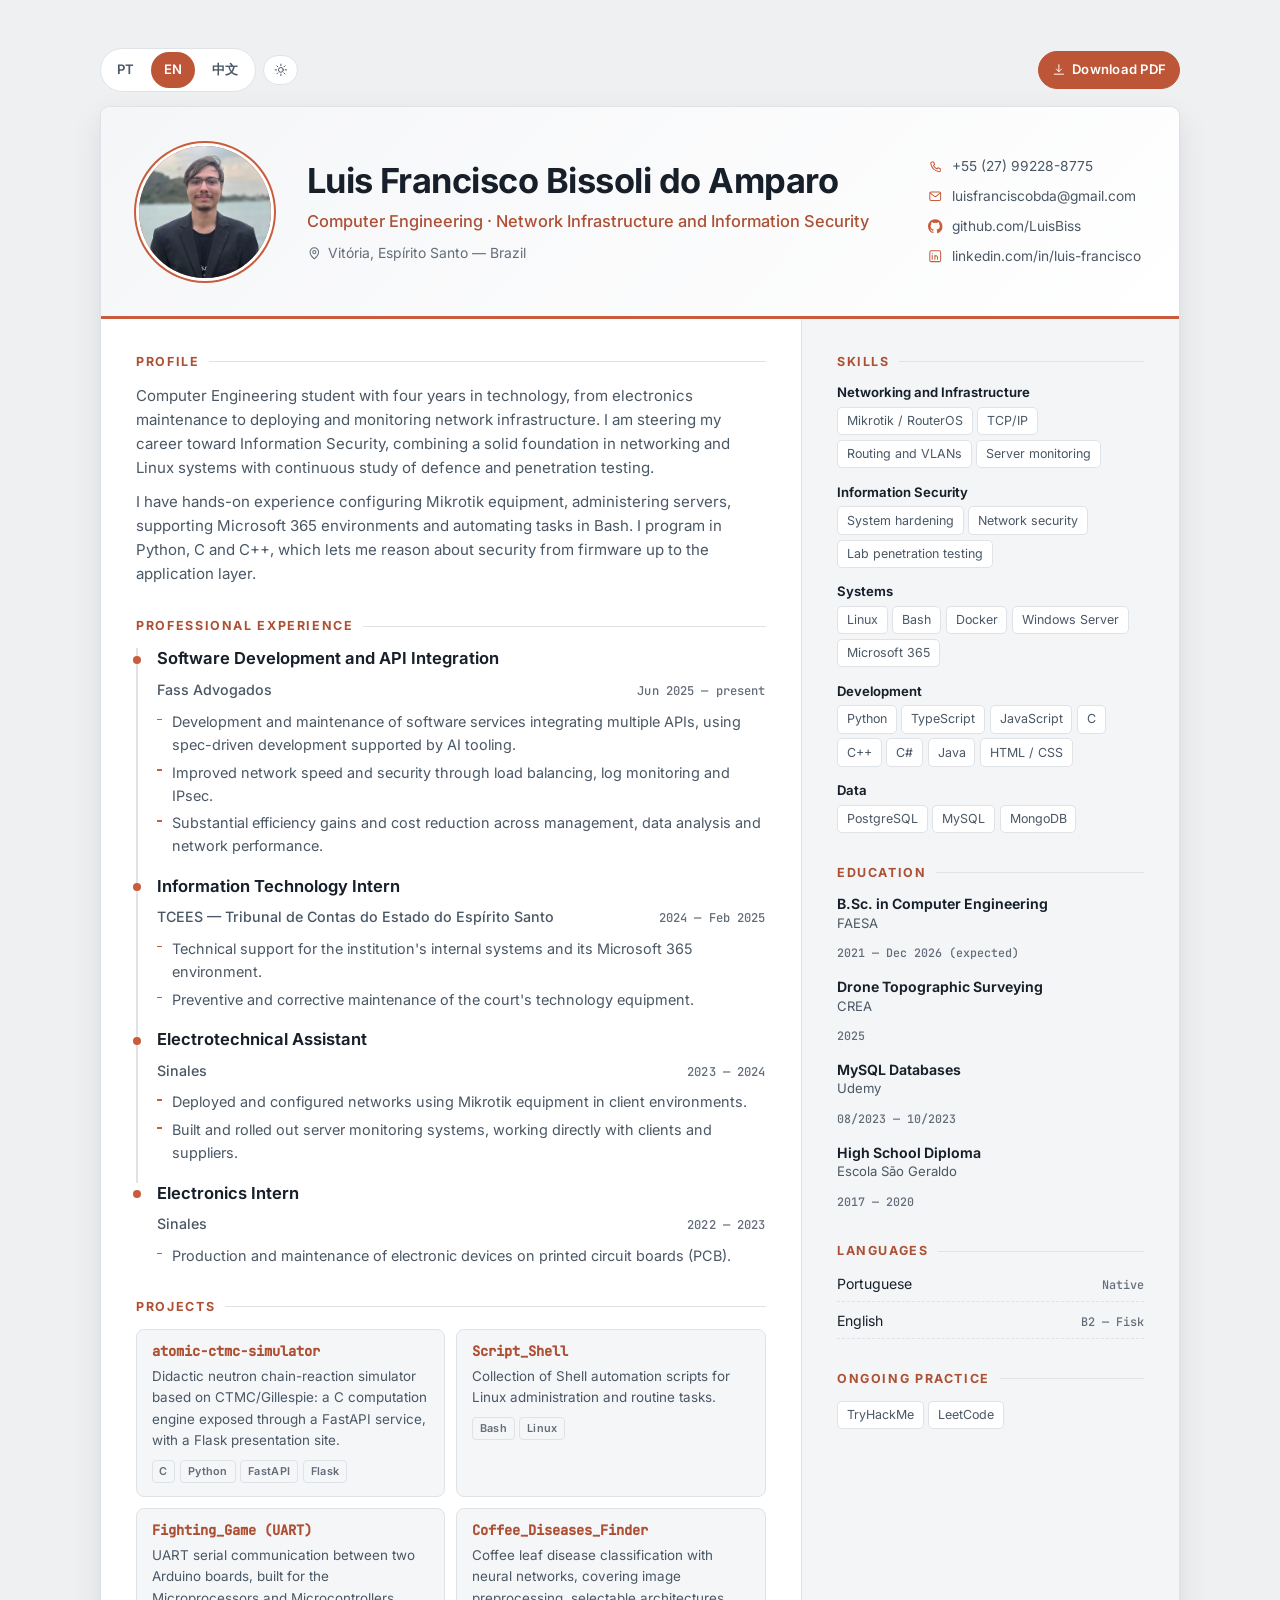
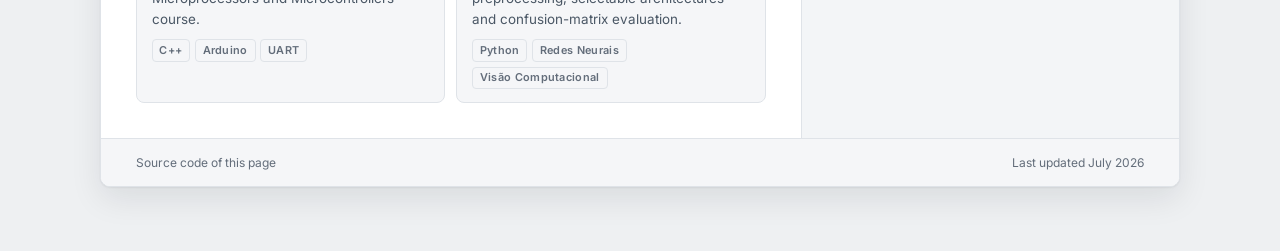
==== commit e348dfc3: "Preenche os dados pendentes e melhora o rodapé Conteúdo fornecido pelo Luis, agora sem nenhum marcad" ====
--- a/Public/Index.html
+++ b/Public/Index.html
@@ -149,16 +149,19 @@
 
                     <article class="job">
                         <div class="job__head">
-                            <h3 data-i18n="exp.fassRole">[TODO — cargo na Fass Advogados]</h3>
+                            <h3 data-i18n="exp.fassRole">Desenvolvimento de Software e Integração de APIs</h3>
                             <p class="job__org">Fass Advogados</p>
                             <p class="job__when">
                                 <time datetime="2025-06"><span data-i18n="exp.fassPeriod">jun/2025 — atual</span></time>
                             </p>
                         </div>
                         <ul class="job__bullets">
-                            <li data-i18n="exp.fassB1">[TODO — principal responsabilidade]</li>
-                            <li data-i18n="exp.fassB2">[TODO — segunda responsabilidade]</li>
-                            <li data-i18n="exp.fassB3">[TODO — resultado ou entrega de destaque]</li>
+                            <li data-i18n="exp.fassB1">Desenvolvimento e manutenção de serviços de software integrando
+                                múltiplas APIs, com spec-driven development apoiado por ferramentas de IA.</li>
+                            <li data-i18n="exp.fassB2">Melhoria de velocidade e segurança da rede com load balancing,
+                                monitoramento de logs e IPsec.</li>
+                            <li data-i18n="exp.fassB3">Ganho expressivo de eficiência e redução de custos em gestão,
+                                análise de dados e desempenho de rede.</li>
                         </ul>
                     </article>
 
@@ -232,11 +235,12 @@
                                 disciplina de Microprocessadores e Microcontroladores.</p>
                             <p class="project__stack"><span>C++</span><span>Arduino</span><span>UART</span></p>
                         </a>
-                        <a class="project" href="https://github.com/LuisBiss/RecomendAI" rel="noopener">
-                            <h3>RecomendAI</h3>
-                            <p data-i18n="proj.recomendai">Rede neural Multilayer Perceptron que gera recomendações
-                                nutricionais a partir de dados de exame de sangue.</p>
-                            <p class="project__stack"><span>Python</span><span>MLP</span></p>
+                        <a class="project" href="https://github.com/LuisBiss/Coffee_Diseases_Finder" rel="noopener">
+                            <h3>Coffee_Diseases_Finder</h3>
+                            <p data-i18n="proj.coffee">Classificação de doenças em folhas de café por redes neurais,
+                                com pré-processamento de imagens, escolha entre arquiteturas e matriz de confusão.</p>
+                            <p class="project__stack"><span>Python</span><span>Redes Neurais</span><span>Visão
+                                    Computacional</span></p>
                         </a>
                     </div>
                 </section>
@@ -271,6 +275,7 @@
                         <ul class="tags">
                             <li>Linux</li>
                             <li>Bash</li>
+                            <li>Docker</li>
                             <li>Windows Server</li>
                             <li>Microsoft 365</li>
                         </ul>
@@ -280,11 +285,12 @@
                         <h3 data-i18n="skills.dev">Desenvolvimento</h3>
                         <ul class="tags">
                             <li>Python</li>
+                            <li>TypeScript</li>
+                            <li>JavaScript</li>
                             <li>C</li>
                             <li>C++</li>
                             <li>C#</li>
                             <li>Java</li>
-                            <li>JavaScript</li>
                             <li>HTML / CSS</li>
                         </ul>
                     </div>
@@ -292,6 +298,7 @@
                     <div class="skillset">
                         <h3 data-i18n="skills.data">Dados</h3>
                         <ul class="tags">
+                            <li>PostgreSQL</li>
                             <li>MySQL</li>
                             <li>MongoDB</li>
                         </ul>
@@ -308,8 +315,8 @@
                         </li>
                         <li>
                             <h3 data-i18n="edu.drone">Levantamento Topográfico com Drones</h3>
-                            <p class="timeline__org" data-i18n="edu.droneOrg">Certificação</p>
-                            <p class="timeline__when" data-i18n="edu.droneWhen">[TODO — instituição e ano]</p>
+                            <p class="timeline__org" data-i18n="edu.droneOrg">CREA</p>
+                            <p class="timeline__when">2025</p>
                         </li>
                         <li>
                             <h3 data-i18n="edu.mysql">Banco de Dados MySQL</h3>
@@ -338,12 +345,11 @@
                     </ul>
                 </section>
 
-                <section class="block">
+                <section class="block block--compacto">
                     <h2 data-i18n="practice.title">Prática Contínua</h2>
-                    <ul class="tags tags--plain">
-                        <li>TryHackMe</li>
-                        <li>Hack The Box</li>
-                        <li>LeetCode</li>
+                    <ul class="tags tags--link">
+                        <li><a href="https://tryhackme.com/p/luisfranciscobda" rel="noopener">TryHackMe</a></li>
+                        <li><a href="https://leetcode.com/u/LouisFB/" rel="noopener">LeetCode</a></li>
                     </ul>
                 </section>
             </aside>
@@ -352,7 +358,17 @@
         <footer class="foot">
             <p class="noscript-note">Este currículo está disponível em inglês e 中文; a troca de idioma requer
                 JavaScript. Use Ctrl+P para gerar o PDF.</p>
-            <p><span data-i18n="foot.updated">Atualizado em</span>
+
+            <!-- Na tela: o repositório, porque a própria página é um projeto
+                 verificável. No papel: a URL viva, porque um PDF impresso não
+                 tem link clicável e o leitor precisa de um caminho de volta. -->
+            <p class="foot__origem">
+                <a class="link foot__fonte" href="https://github.com/LuisBiss/WebCurriculum" rel="noopener"
+                    data-i18n="foot.source">Código-fonte desta página</a>
+                <span class="foot__url">curriculo-luis-francisco.web.app</span>
+            </p>
+
+            <p class="foot__data"><span data-i18n="foot.updated">Atualizado em</span>
                 <time datetime="2026-07"><span data-i18n="foot.date">julho de 2026</span></time>
             </p>
         </footer>
--- a/Public/Assets/style.css
+++ b/Public/Assets/style.css
@@ -638,6 +638,23 @@
     background: transparent;
 }
 
+/* Tags que são links verificáveis (perfis de prática) */
+.tags--link a {
+    display: block;
+    margin: -.2rem -.55rem;
+    padding: .2rem .55rem;
+    text-decoration: none;
+    transition: color .18s ease;
+}
+
+.tags--link li:hover {
+    border-color: var(--accent-ink);
+}
+
+.tags--link li:hover a {
+    color: var(--accent-ink);
+}
+
 /* ---------- Formação ---------- */
 .timeline {
     display: grid;
@@ -688,12 +705,29 @@
 
 /* ---------- Rodapé ---------- */
 .foot {
+    display: flex;
+    flex-wrap: wrap;
+    justify-content: space-between;
+    align-items: baseline;
+    gap: .25rem 1.2rem;
     padding: .85rem clamp(1.3rem, 3vw, 2.2rem);
     border-top: 1px solid var(--line);
     background: var(--surface-2);
     font-size: .75rem;
     color: var(--ink-3);
-    text-align: right;
+}
+
+.foot__data {
+    margin-left: auto;
+}
+
+/* A URL só serve no papel; o link só serve na tela. */
+.foot__url {
+    display: none;
+}
+
+.noscript-note {
+    flex: 1 1 100%;
 }
 
 /* ---------- Responsivo ---------- */
@@ -796,7 +830,10 @@
     body {
         background: #fff !important;
         font-size: 9.1pt;
-        line-height: 1.42;
+        /* 1.38 x 9.1pt = 12,6pt de entrelinha: confortável no papel e o
+           que faz o português — o mais verboso dos três — fechar em uma
+           página junto com o rodapé. */
+        line-height: 1.38;
     }
 
     body {
@@ -873,8 +910,8 @@
     }
 
     .col {
-        padding: .4rem 0 0;
-        gap: .5rem;
+        padding: .35rem 0 0;
+        gap: .42rem;
     }
 
     /* A entrelinha generosa do chinês serve a leitura em tela; no papel
@@ -1001,6 +1038,27 @@
         font-size: 7.6pt;
     }
 
+    /* Seções de uma linha só: o título entra na mesma linha do conteúdo,
+       como já acontece com os grupos de competências. */
+    .block--compacto {
+        display: flex;
+        flex-wrap: wrap;
+        align-items: baseline;
+        gap: .1rem .45rem;
+    }
+
+    .block--compacto > h2 {
+        margin-bottom: 0;
+    }
+
+    .block--compacto > h2::after {
+        content: none;
+    }
+
+    .block > p + p {
+        margin-top: .3rem;
+    }
+
     .job {
         padding-bottom: .32rem;
         break-inside: avoid;
@@ -1066,8 +1124,13 @@
         font-size: 7pt;
     }
 
+    .foot__fonte,
     .noscript-note {
         display: none !important;
+    }
+
+    .foot__url {
+        display: inline;
     }
 
     /* Links legíveis no papel */
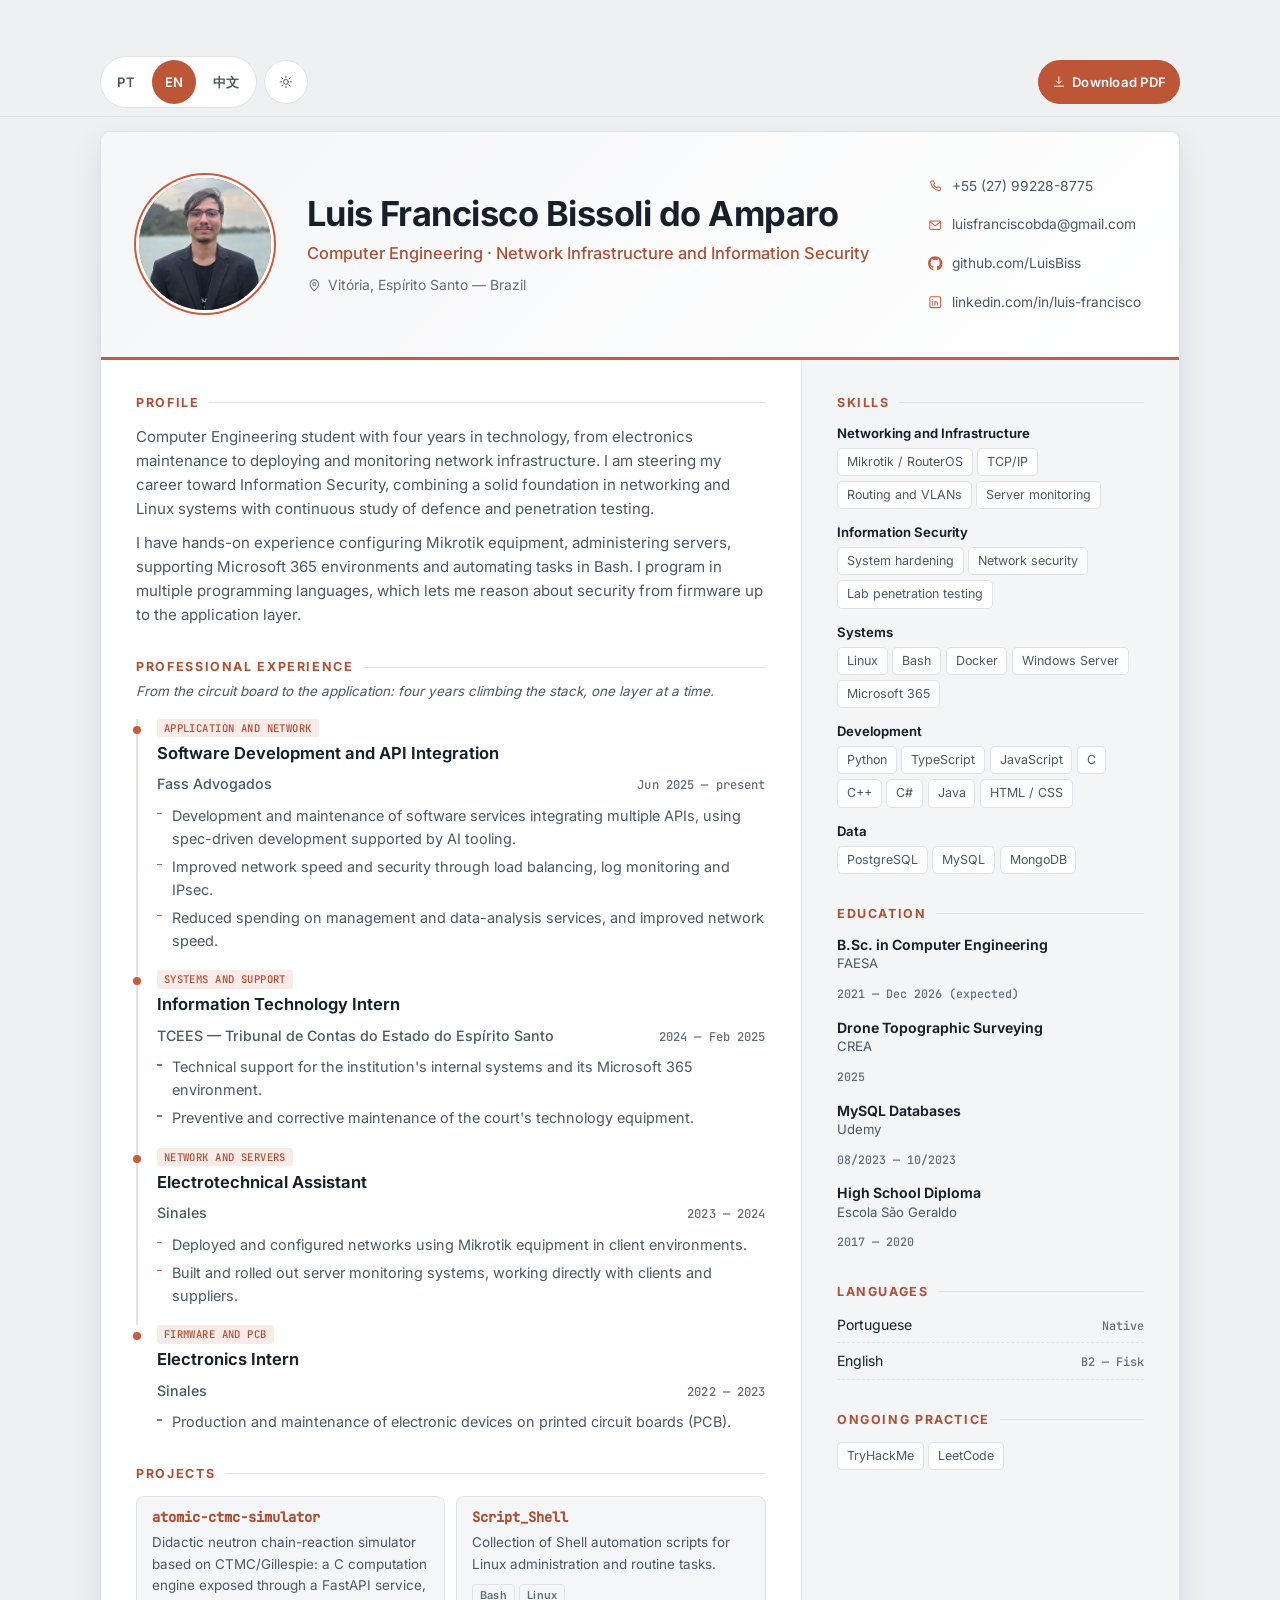
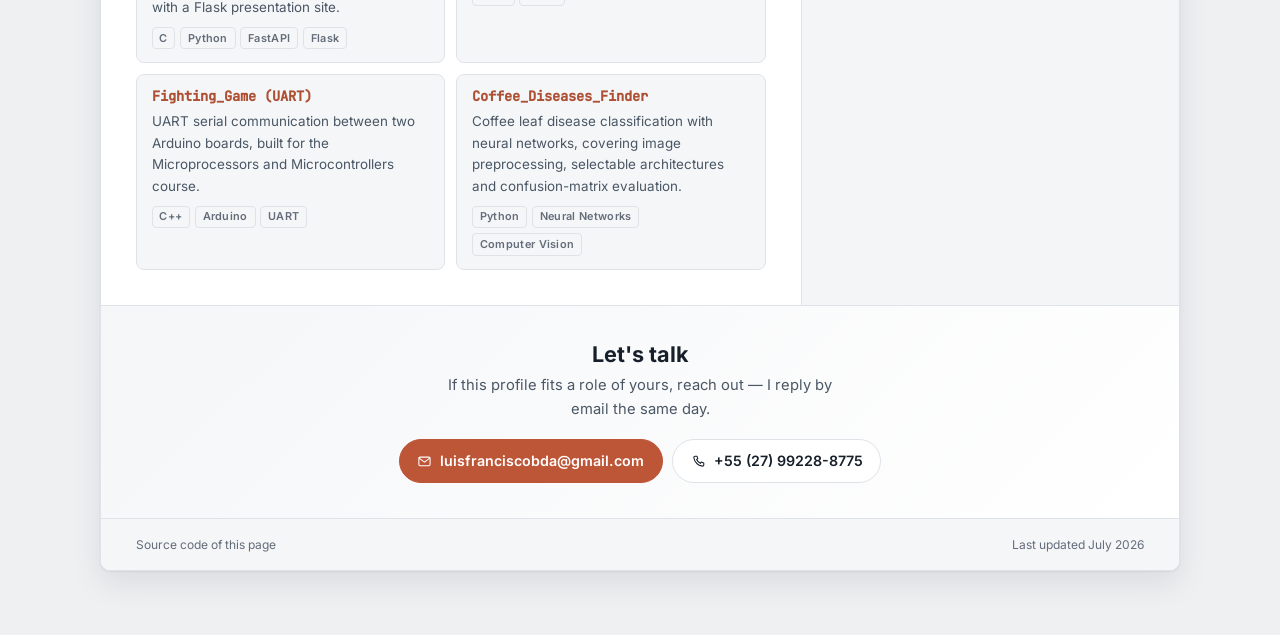
==== commit 0bda1b15: "Executa as ações do critique: P0 de evidência, tese, alvos e fecho P0 — evidência alcançável no pape" ====
--- a/Public/Index.html
+++ b/Public/Index.html
@@ -125,7 +125,8 @@
                         <path d="M7 10.5V17M7 7.2v.1M11.5 17v-3.6a2.1 2.1 0 0 1 4.2 0V17M11.5 10.5V17" />
                     </svg>
                     <a href="https://www.linkedin.com/in/luis-francisco-bissoli-do-amparo-3152341b7/" class="link"
-                        rel="noopener">linkedin.com/in/luis-francisco</a>
+                        rel="noopener"><span class="url-curta">linkedin.com/in/luis-francisco</span><span
+                            class="url-cheia">linkedin.com/in/luis-francisco-bissoli-do-amparo-3152341b7</span></a>
                 </li>
             </ul>
         </header>
@@ -141,14 +142,17 @@
                         sistemas Linux ao estudo contínuo de defesa e de testes de intrusão.</p>
                     <p data-i18n="about.p2">Tenho experiência prática em configuração de equipamentos Mikrotik,
                         administração de servidores, suporte a ambientes Microsoft 365 e automação em Bash. Programo em
-                        Python, C e C++, o que me permite entender a segurança desde o firmware até a aplicação.</p>
+                        múltiplas linguagens de programação, o que me permite entender a segurança desde o
+                        firmware até a aplicação.</p>
                 </section>
 
                 <section class="block">
                     <h2 data-i18n="exp.title">Experiência Profissional</h2>
+                    <p class="tese" data-i18n="exp.thesis">Da placa de circuito à aplicação: quatro anos subindo a pilha, uma camada por vez.</p>
 
                     <article class="job">
                         <div class="job__head">
+                            <p class="job__camada" data-i18n="exp.fassLayer">Aplicação e rede</p>
                             <h3 data-i18n="exp.fassRole">Desenvolvimento de Software e Integração de APIs</h3>
                             <p class="job__org">Fass Advogados</p>
                             <p class="job__when">
@@ -160,13 +164,14 @@
                                 múltiplas APIs, com spec-driven development apoiado por ferramentas de IA.</li>
                             <li data-i18n="exp.fassB2">Melhoria de velocidade e segurança da rede com load balancing,
                                 monitoramento de logs e IPsec.</li>
-                            <li data-i18n="exp.fassB3">Ganho expressivo de eficiência e redução de custos em gestão,
-                                análise de dados e desempenho de rede.</li>
+                            <li data-i18n="exp.fassB3">Redução de custos com serviços de gestão e de análise de dados, e
+                                ganho de velocidade na rede.</li>
                         </ul>
                     </article>
 
                     <article class="job">
                         <div class="job__head">
+                            <p class="job__camada" data-i18n="exp.tceesLayer">Sistemas e suporte</p>
                             <h3 data-i18n="exp.tceesRole">Estágio em Tecnologia da Informação</h3>
                             <p class="job__org">TCEES — Tribunal de Contas do Estado do Espírito Santo</p>
                             <p class="job__when">
@@ -183,6 +188,7 @@
 
                     <article class="job">
                         <div class="job__head">
+                            <p class="job__camada" data-i18n="exp.sinales2Layer">Rede e servidores</p>
                             <h3 data-i18n="exp.sinales2Role">Auxiliar Eletrotécnico</h3>
                             <p class="job__org">Sinales</p>
                             <p class="job__when">
@@ -199,6 +205,7 @@
 
                     <article class="job">
                         <div class="job__head">
+                            <p class="job__camada" data-i18n="exp.sinales1Layer">Firmware e PCI</p>
                             <h3 data-i18n="exp.sinales1Role">Estágio em Eletrônica</h3>
                             <p class="job__org">Sinales</p>
                             <p class="job__when">
@@ -214,8 +221,12 @@
 
                 <section class="block">
                     <h2 data-i18n="proj.title">Projetos</h2>
+                    <!-- Só na impressão: os nomes abaixo são exatamente os dos
+                         repositórios, então uma origem resolve os quatro sem
+                         gastar uma linha de URL por projeto. -->
+                    <p class="projetos__origem">github.com/LuisBiss</p>
                     <div class="projects">
-                        <a class="project" href="https://github.com/LuisBiss/atomic-ctmc-simulator" rel="noopener">
+                        <a class="project" href="https://github.com/LuisBiss/atomic-ctmc-simulator" rel="noopener" data-repo="LuisBiss/atomic-ctmc-simulator">
                             <h3>atomic-ctmc-simulator</h3>
                             <p data-i18n="proj.ctmc">Simulador didático de reação em cadeia de nêutrons por
                                 CTMC/Gillespie: motor de cálculo em C exposto por uma API FastAPI, com site de
@@ -223,24 +234,24 @@
                             <p class="project__stack"><span>C</span><span>Python</span><span>FastAPI</span><span>Flask</span>
                             </p>
                         </a>
-                        <a class="project" href="https://github.com/LuisBiss/Script_Shell" rel="noopener">
+                        <a class="project" href="https://github.com/LuisBiss/Script_Shell" rel="noopener" data-repo="LuisBiss/Script_Shell">
                             <h3>Script_Shell</h3>
                             <p data-i18n="proj.shell">Coleção de scripts de automação em Shell para tarefas de
                                 administração e rotina em Linux.</p>
                             <p class="project__stack"><span>Bash</span><span>Linux</span></p>
                         </a>
-                        <a class="project" href="https://github.com/LuisBiss/Fighting_Game" rel="noopener">
+                        <a class="project" href="https://github.com/LuisBiss/Fighting_Game" rel="noopener" data-repo="LuisBiss/Fighting_Game">
                             <h3>Fighting_Game (UART)</h3>
                             <p data-i18n="proj.uart">Comunicação serial UART entre duas placas Arduino, desenvolvida na
                                 disciplina de Microprocessadores e Microcontroladores.</p>
                             <p class="project__stack"><span>C++</span><span>Arduino</span><span>UART</span></p>
                         </a>
-                        <a class="project" href="https://github.com/LuisBiss/Coffee_Diseases_Finder" rel="noopener">
+                        <a class="project" href="https://github.com/LuisBiss/Coffee_Diseases_Finder" rel="noopener" data-repo="LuisBiss/Coffee_Diseases_Finder">
                             <h3>Coffee_Diseases_Finder</h3>
                             <p data-i18n="proj.coffee">Classificação de doenças em folhas de café por redes neurais,
                                 com pré-processamento de imagens, escolha entre arquiteturas e matriz de confusão.</p>
-                            <p class="project__stack"><span>Python</span><span>Redes Neurais</span><span>Visão
-                                    Computacional</span></p>
+                            <p class="project__stack"><span>Python</span><span data-i18n="proj.coffeeTag1">Redes Neurais</span><span
+                                    data-i18n="proj.coffeeTag2">Visão Computacional</span></p>
                         </a>
                     </div>
                 </section>
@@ -348,12 +359,39 @@
                 <section class="block block--compacto">
                     <h2 data-i18n="practice.title">Prática Contínua</h2>
                     <ul class="tags tags--link">
-                        <li><a href="https://tryhackme.com/p/luisfranciscobda" rel="noopener">TryHackMe</a></li>
-                        <li><a href="https://leetcode.com/u/LouisFB/" rel="noopener">LeetCode</a></li>
+                        <li><a href="https://tryhackme.com/p/luisfranciscobda" rel="noopener"
+                                data-url="tryhackme.com/p/luisfranciscobda">TryHackMe</a></li>
+                        <li><a href="https://leetcode.com/u/LouisFB/" rel="noopener"
+                                data-url="leetcode.com/u/LouisFB">LeetCode</a></li>
                     </ul>
                 </section>
             </aside>
         </div>
+
+        <!-- Fecho: a página argumentava por sete telas e não pedia nada.
+             Fora da impressão — no papel os contatos já estão no cabeçalho
+             e o espaço vertical é o recurso mais escasso do PDF. -->
+        <section class="fecho no-print">
+            <h2 data-i18n="cta.title">Vamos conversar</h2>
+            <p data-i18n="cta.text">Se o perfil fizer sentido para uma vaga sua, me chame — respondo por e-mail no
+                mesmo dia.</p>
+            <div class="fecho__acoes">
+                <a class="botao botao--primario" href="mailto:luisfranciscobda@gmail.com?subject=Oportunidade%20em%20Seguran%C3%A7a%20da%20Informa%C3%A7%C3%A3o">
+                    <svg class="icon" viewBox="0 0 24 24" aria-hidden="true">
+                        <rect x="3" y="5" width="18" height="14" rx="2" />
+                        <path d="m3.5 6.5 8.5 6.5 8.5-6.5" />
+                    </svg>
+                    <span data-i18n="cta.email">luisfranciscobda@gmail.com</span>
+                </a>
+                <a class="botao" href="tel:+5527992288775">
+                    <svg class="icon" viewBox="0 0 24 24" aria-hidden="true">
+                        <path
+                            d="M6.5 3.5h3l1.5 4-2 1.4a11.5 11.5 0 0 0 6.1 6.1l1.4-2 4 1.5v3a2 2 0 0 1-2.2 2A17.5 17.5 0 0 1 4.5 5.7a2 2 0 0 1 2-2.2Z" />
+                    </svg>
+                    <span>+55 (27) 99228-8775</span>
+                </a>
+            </div>
+        </section>
 
         <footer class="foot">
             <p class="noscript-note">Este currículo está disponível em inglês e 中文; a troca de idioma requer
@@ -365,7 +403,7 @@
             <p class="foot__origem">
                 <a class="link foot__fonte" href="https://github.com/LuisBiss/WebCurriculum" rel="noopener"
                     data-i18n="foot.source">Código-fonte desta página</a>
-                <span class="foot__url">curriculo-luis-francisco.web.app</span>
+                <span class="foot__url">curriculo-luis-francisco.web.app · github.com/LuisBiss/WebCurriculum</span>
             </p>
 
             <p class="foot__data"><span data-i18n="foot.updated">Atualizado em</span>
--- a/Public/Assets/style.css
+++ b/Public/Assets/style.css
@@ -202,7 +202,12 @@
     overflow-wrap: anywhere;
 }
 
-/* Só aparece quando o <noscript> a habilita */
+/* Ambas só aparecem em contextos específicos: a origem dos projetos na
+   impressão, a nota quando o <noscript> a habilita. */
+.projetos__origem {
+    display: none;
+}
+
 .noscript-note {
     display: none;
     margin-bottom: .3rem;
@@ -227,14 +232,31 @@
     stroke: none;
 }
 
-/* ---------- Barra de controles ---------- */
+/* ---------- Barra de controles ----------
+   Sticky: o "Baixar PDF" é a conversão da página e sumia depois dos
+   primeiros 90px de um documento de ~3.700px. */
 .toolbar {
+    position: sticky;
+    top: 0;
+    z-index: 10;
     max-width: var(--sheet-w);
     margin: 0 auto .9rem;
+    padding: .5rem 0;
     display: flex;
     flex-wrap: wrap;
     align-items: center;
     gap: .45rem;
+    background: var(--bg);
+}
+
+/* Sangra até as bordas para o conteúdo não passar por baixo nas laterais */
+.toolbar::before {
+    content: "";
+    position: absolute;
+    inset: 0 -50vw;
+    z-index: -1;
+    background: var(--bg);
+    box-shadow: 0 1px 0 var(--line);
 }
 
 .toolbar__group {
@@ -249,7 +271,11 @@
 .chip {
     display: inline-flex;
     align-items: center;
+    justify-content: center;
     gap: .4rem;
+    /* 44px: piso de alvo de toque. Media antes: 35,4px de altura. */
+    min-height: 44px;
+    min-width: 44px;
     padding: .45rem .8rem;
     font: inherit;
     font-size: .82rem;
@@ -407,6 +433,20 @@
     color: var(--ink-2);
 }
 
+/* WCAG 2.2 SC 2.5.8 (AA) exige 24x24; estes links mediam 23,0px de
+   altura e ficam empilhados sem margem, então não se qualificavam na
+   exceção de espaçamento. No mobile sobem para os 44px do HIG. */
+.head__contact a {
+    display: inline-flex;
+    align-items: center;
+    min-height: 32px;
+}
+
+/* Só a URL curta aparece na tela; a completa é para o papel */
+.url-cheia {
+    display: none;
+}
+
 .head__contact .icon {
     color: var(--accent);
 }
@@ -499,6 +539,31 @@
     background: var(--accent);
 }
 
+/* Linha de tese sob o título da seção */
+.tese {
+    margin: -.5rem 0 1rem;
+    font-size: .84rem;
+    font-style: italic;
+    color: var(--ink-3);
+}
+
+/* ---------- A espinha da pilha ----------
+   Cada cargo é rotulado pela camada em que ele aconteceu — firmware,
+   rede, sistemas, aplicação. É o que transforma quatro empregos numa
+   trajetória legível em vez de uma lista cronológica. */
+.job__camada {
+    display: inline-block;
+    margin-bottom: .2rem;
+    padding: .05rem .45rem;
+    font-family: var(--mono);
+    font-size: .66rem;
+    letter-spacing: .04em;
+    text-transform: uppercase;
+    color: var(--accent-ink);
+    background: color-mix(in srgb, var(--accent) 12%, transparent);
+    border-radius: 3px;
+}
+
 .job__head {
     display: flex;
     flex-wrap: wrap;
@@ -701,6 +766,72 @@
     font-family: var(--mono);
     font-size: .74rem;
     color: var(--ink-3);
+}
+
+/* ---------- Fecho: o pedido de conversa ---------- */
+.fecho {
+    padding: clamp(1.4rem, 3.5vw, 2.2rem);
+    border-top: 1px solid var(--line);
+    background: linear-gradient(135deg, var(--surface-2), var(--surface));
+    text-align: center;
+}
+
+.fecho h2 {
+    font-size: clamp(1.1rem, 2.4vw, 1.35rem);
+    font-weight: 700;
+    color: var(--ink);
+}
+
+.fecho p {
+    max-width: 46ch;
+    margin: .4rem auto 1.1rem;
+    color: var(--ink-2);
+    font-size: .92rem;
+}
+
+.fecho__acoes {
+    display: flex;
+    flex-wrap: wrap;
+    justify-content: center;
+    gap: .6rem;
+}
+
+.botao {
+    display: inline-flex;
+    align-items: center;
+    gap: .5rem;
+    min-height: 44px;
+    padding: .6rem 1.1rem;
+    font-size: .89rem;
+    font-weight: 600;
+    color: var(--ink);
+    text-decoration: none;
+    background: var(--surface);
+    border: 1px solid var(--line);
+    border-radius: 999px;
+    transition: border-color .18s ease, background .18s ease, color .18s ease;
+}
+
+.botao:hover {
+    border-color: var(--accent-ink);
+    color: var(--accent-ink);
+}
+
+.botao--primario {
+    color: var(--on-accent);
+    background: var(--accent-solid);
+    border-color: var(--accent-solid);
+}
+
+.botao--primario:hover {
+    color: var(--on-accent);
+    background: var(--accent-solid-hover);
+    border-color: var(--accent-solid-hover);
+}
+
+.botao:focus-visible {
+    outline: 2px solid var(--accent-ink);
+    outline-offset: 3px;
 }
 
 /* ---------- Rodapé ---------- */
@@ -721,6 +852,13 @@
     margin-left: auto;
 }
 
+/* Media 16px de altura: abaixo dos 24x24 do SC 2.5.8 (AA) */
+.foot a {
+    display: inline-flex;
+    align-items: center;
+    min-height: 24px;
+}
+
 /* A URL só serve no papel; o link só serve na tela. */
 .foot__url {
     display: none;
@@ -753,6 +891,17 @@
 @media (max-width: 560px) {
     body {
         font-size: 14.5px;
+    }
+
+    /* No celular o dedo é o ponteiro: 44px em tudo que é tocável */
+    .head__contact a,
+    .tags--link a,
+    .foot a {
+        min-height: 44px;
+    }
+
+    .tags--link li {
+        display: flex;
     }
 
     .head {
@@ -910,8 +1059,8 @@
     }
 
     .col {
-        padding: .35rem 0 0;
-        gap: .42rem;
+        padding: .3rem 0 0;
+        gap: .36rem;
     }
 
     /* A entrelinha generosa do chinês serve a leitura em tela; no papel
@@ -1060,12 +1209,26 @@
     }
 
     .job {
-        padding-bottom: .32rem;
+        padding-bottom: .26rem;
         break-inside: avoid;
     }
 
     .job__head h3 {
         font-size: 9.8pt;
+    }
+
+    /* No papel a camada divide a linha com o cargo, em vez de gastar
+       uma linha própria por emprego — são quatro linhas de volta. */
+    .job__camada {
+        margin-bottom: 0;
+        padding: 0 .2rem;
+        font-size: 6.4pt;
+        background: none;
+        border: .5pt solid var(--line);
+    }
+
+    .job__head h3 {
+        flex: 0 1 auto;
     }
 
     .job__bullets {
@@ -1125,12 +1288,46 @@
     }
 
     .foot__fonte,
-    .noscript-note {
+    .noscript-note,
+    .tese {
         display: none !important;
     }
 
     .foot__url {
         display: inline;
+    }
+
+    /* ===== EVIDÊNCIA ALCANÇÁVEL NO PAPEL =====
+       O PDF continha uma única URL. Um ATS descarta anotações de link e
+       deixa só texto, então quem decide não conseguia chegar a nada do
+       que o currículo afirma. Aqui as URLs viram texto extraível. */
+    .url-curta {
+        display: none;
+    }
+
+    .url-cheia {
+        display: inline;
+    }
+
+    .projetos__origem {
+        display: block;
+        margin: -.25rem 0 .2rem;
+        font-family: var(--mono);
+        font-size: 7pt;
+        color: var(--ink-3);
+    }
+
+    .tags--link a::after {
+        content: " " attr(data-url);
+        font-family: var(--mono);
+        font-size: 7pt;
+        color: var(--ink-3);
+    }
+
+    /* As iniciais ficam atrás da foto: invisíveis na tela, mas vazavam
+       como um "LF" solto na camada de texto do PDF. */
+    [data-photo="ok"] .head__initials {
+        display: none;
     }
 
     /* Links legíveis no papel */
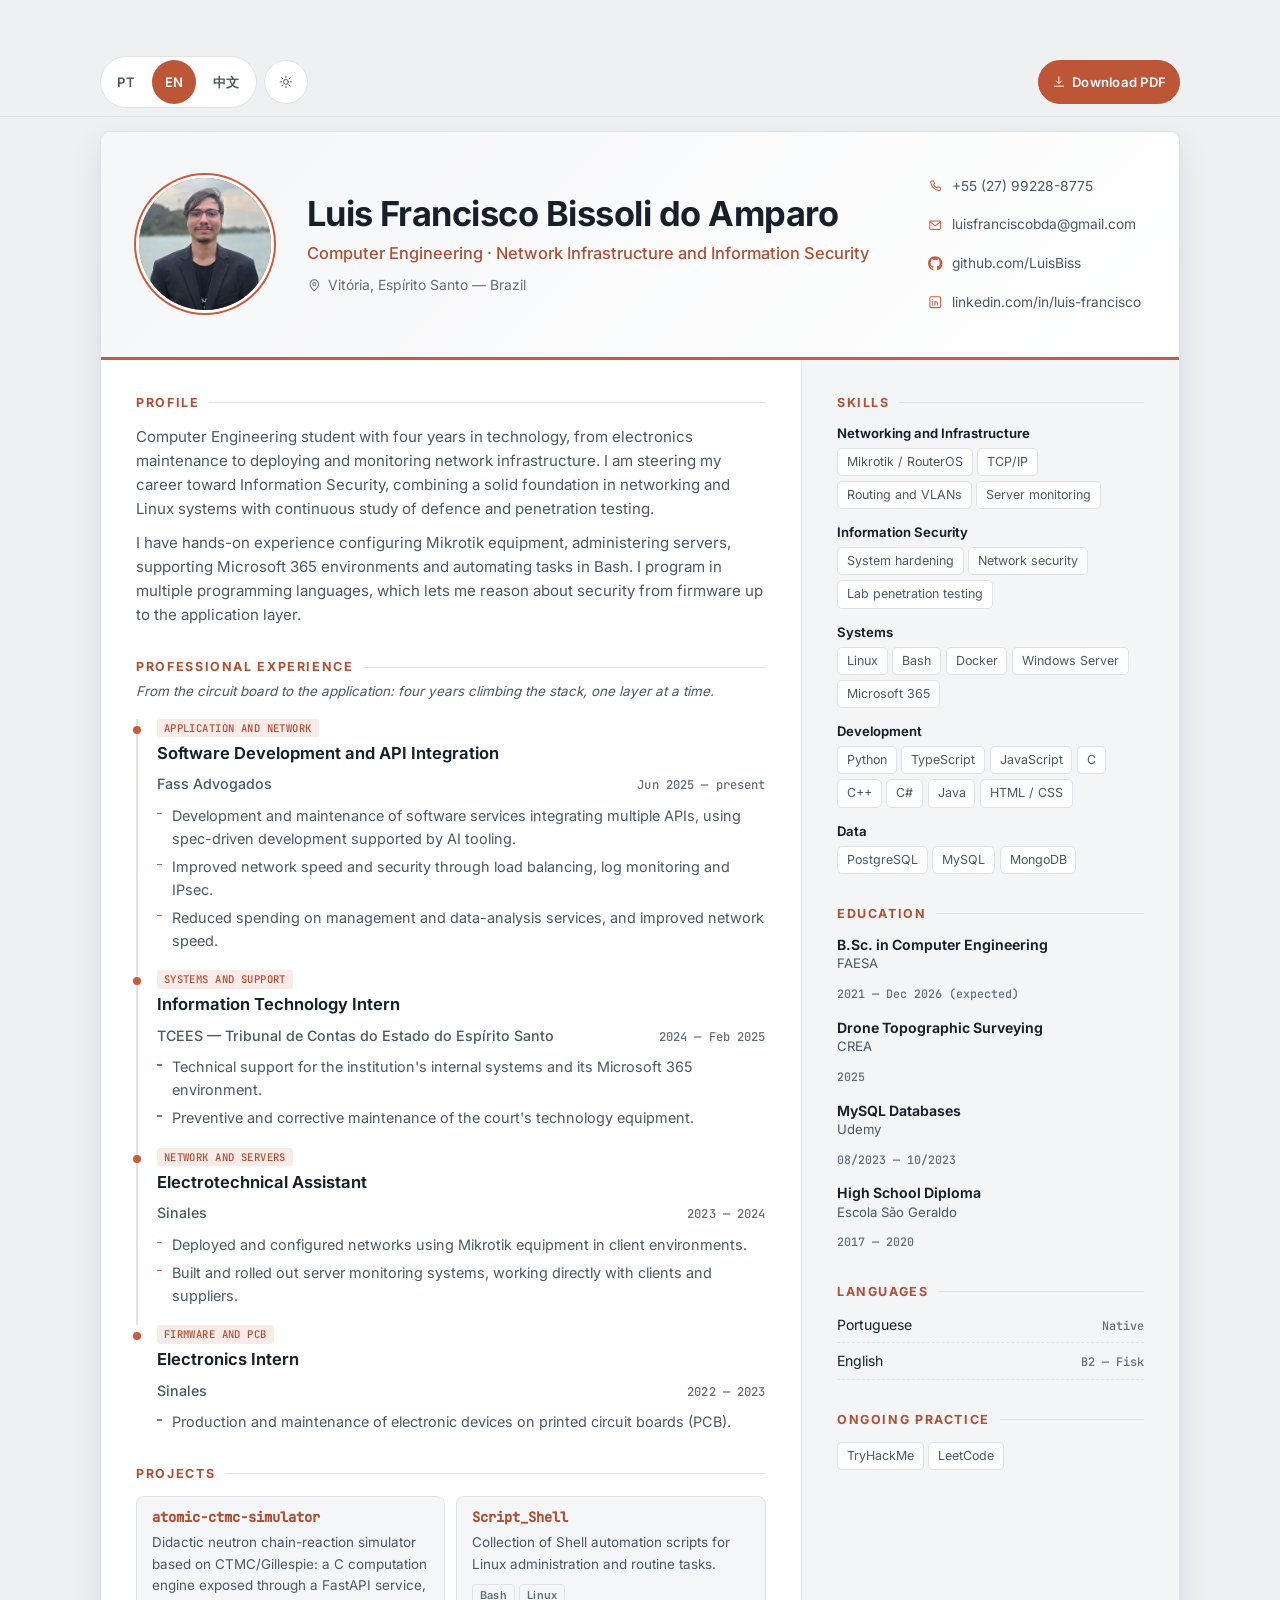
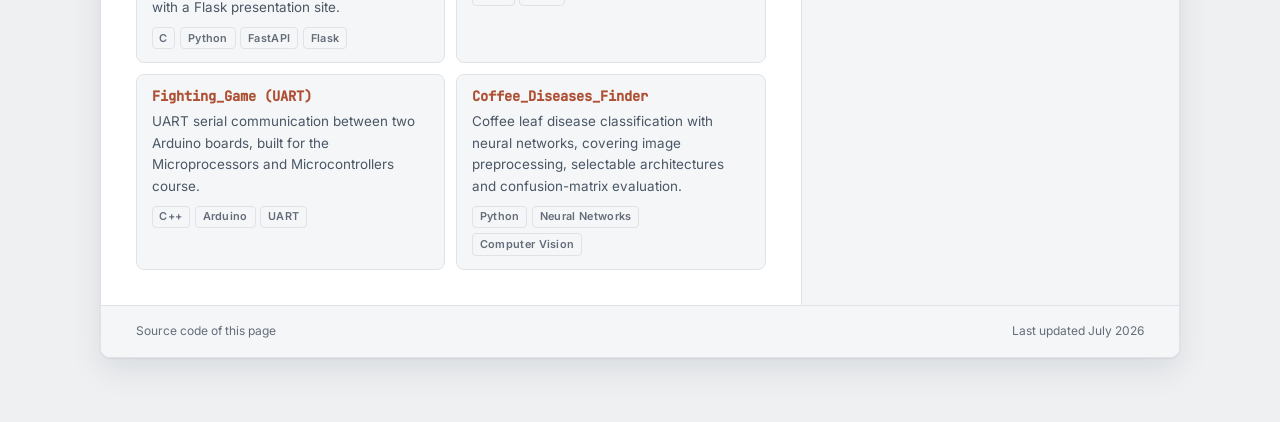
==== commit 09324d6b: "Remove o bloco de fecho "Vamos conversar" Decisão do Luis. Sai a seção inteira do Index.html, mais a" ====
--- a/Public/Index.html
+++ b/Public/Index.html
@@ -368,31 +368,6 @@
             </aside>
         </div>
 
-        <!-- Fecho: a página argumentava por sete telas e não pedia nada.
-             Fora da impressão — no papel os contatos já estão no cabeçalho
-             e o espaço vertical é o recurso mais escasso do PDF. -->
-        <section class="fecho no-print">
-            <h2 data-i18n="cta.title">Vamos conversar</h2>
-            <p data-i18n="cta.text">Se o perfil fizer sentido para uma vaga sua, me chame — respondo por e-mail no
-                mesmo dia.</p>
-            <div class="fecho__acoes">
-                <a class="botao botao--primario" href="mailto:luisfranciscobda@gmail.com?subject=Oportunidade%20em%20Seguran%C3%A7a%20da%20Informa%C3%A7%C3%A3o">
-                    <svg class="icon" viewBox="0 0 24 24" aria-hidden="true">
-                        <rect x="3" y="5" width="18" height="14" rx="2" />
-                        <path d="m3.5 6.5 8.5 6.5 8.5-6.5" />
-                    </svg>
-                    <span data-i18n="cta.email">luisfranciscobda@gmail.com</span>
-                </a>
-                <a class="botao" href="tel:+5527992288775">
-                    <svg class="icon" viewBox="0 0 24 24" aria-hidden="true">
-                        <path
-                            d="M6.5 3.5h3l1.5 4-2 1.4a11.5 11.5 0 0 0 6.1 6.1l1.4-2 4 1.5v3a2 2 0 0 1-2.2 2A17.5 17.5 0 0 1 4.5 5.7a2 2 0 0 1 2-2.2Z" />
-                    </svg>
-                    <span>+55 (27) 99228-8775</span>
-                </a>
-            </div>
-        </section>
-
         <footer class="foot">
             <p class="noscript-note">Este currículo está disponível em inglês e 中文; a troca de idioma requer
                 JavaScript. Use Ctrl+P para gerar o PDF.</p>
--- a/Public/Assets/style.css
+++ b/Public/Assets/style.css
@@ -768,34 +768,7 @@
     color: var(--ink-3);
 }
 
-/* ---------- Fecho: o pedido de conversa ---------- */
-.fecho {
-    padding: clamp(1.4rem, 3.5vw, 2.2rem);
-    border-top: 1px solid var(--line);
-    background: linear-gradient(135deg, var(--surface-2), var(--surface));
-    text-align: center;
-}
-
-.fecho h2 {
-    font-size: clamp(1.1rem, 2.4vw, 1.35rem);
-    font-weight: 700;
-    color: var(--ink);
-}
-
-.fecho p {
-    max-width: 46ch;
-    margin: .4rem auto 1.1rem;
-    color: var(--ink-2);
-    font-size: .92rem;
-}
-
-.fecho__acoes {
-    display: flex;
-    flex-wrap: wrap;
-    justify-content: center;
-    gap: .6rem;
-}
-
+/* ---------- Botão (usado apenas pela página 404) ---------- */
 .botao {
     display: inline-flex;
     align-items: center;
